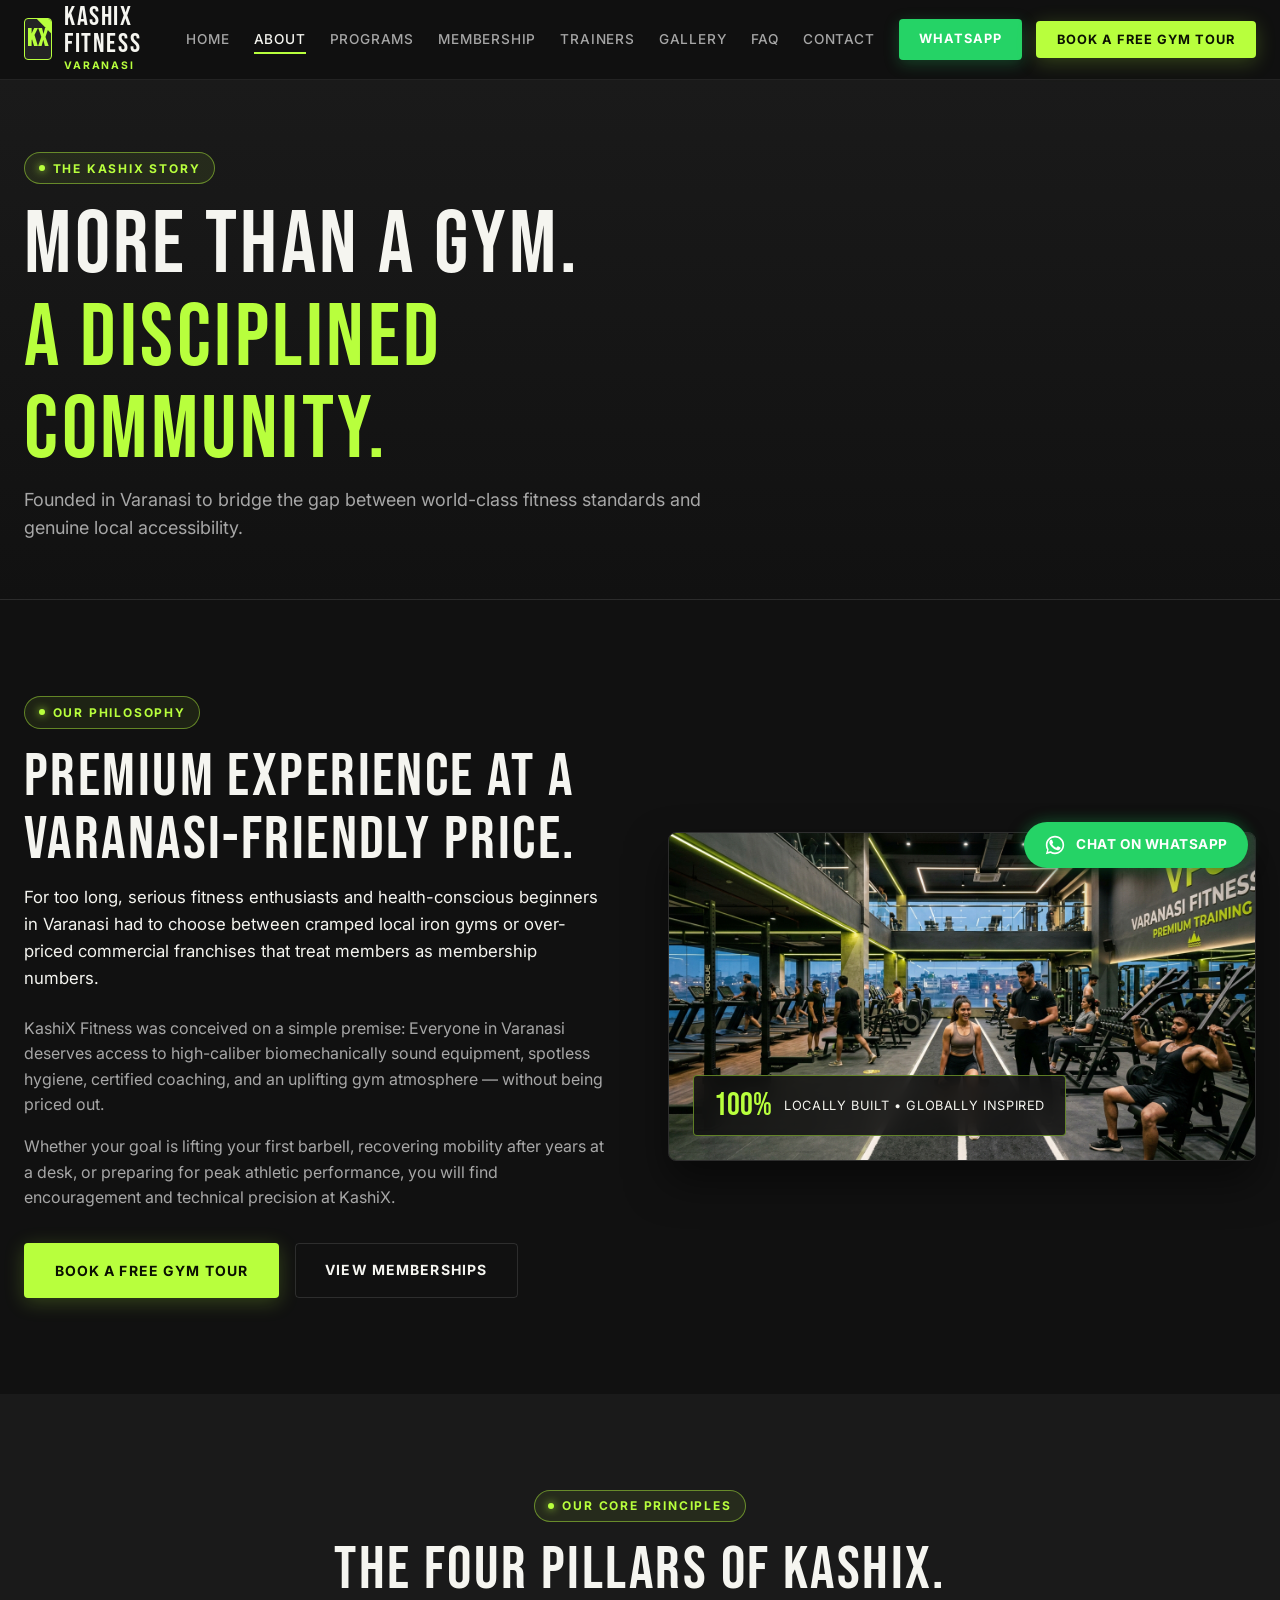
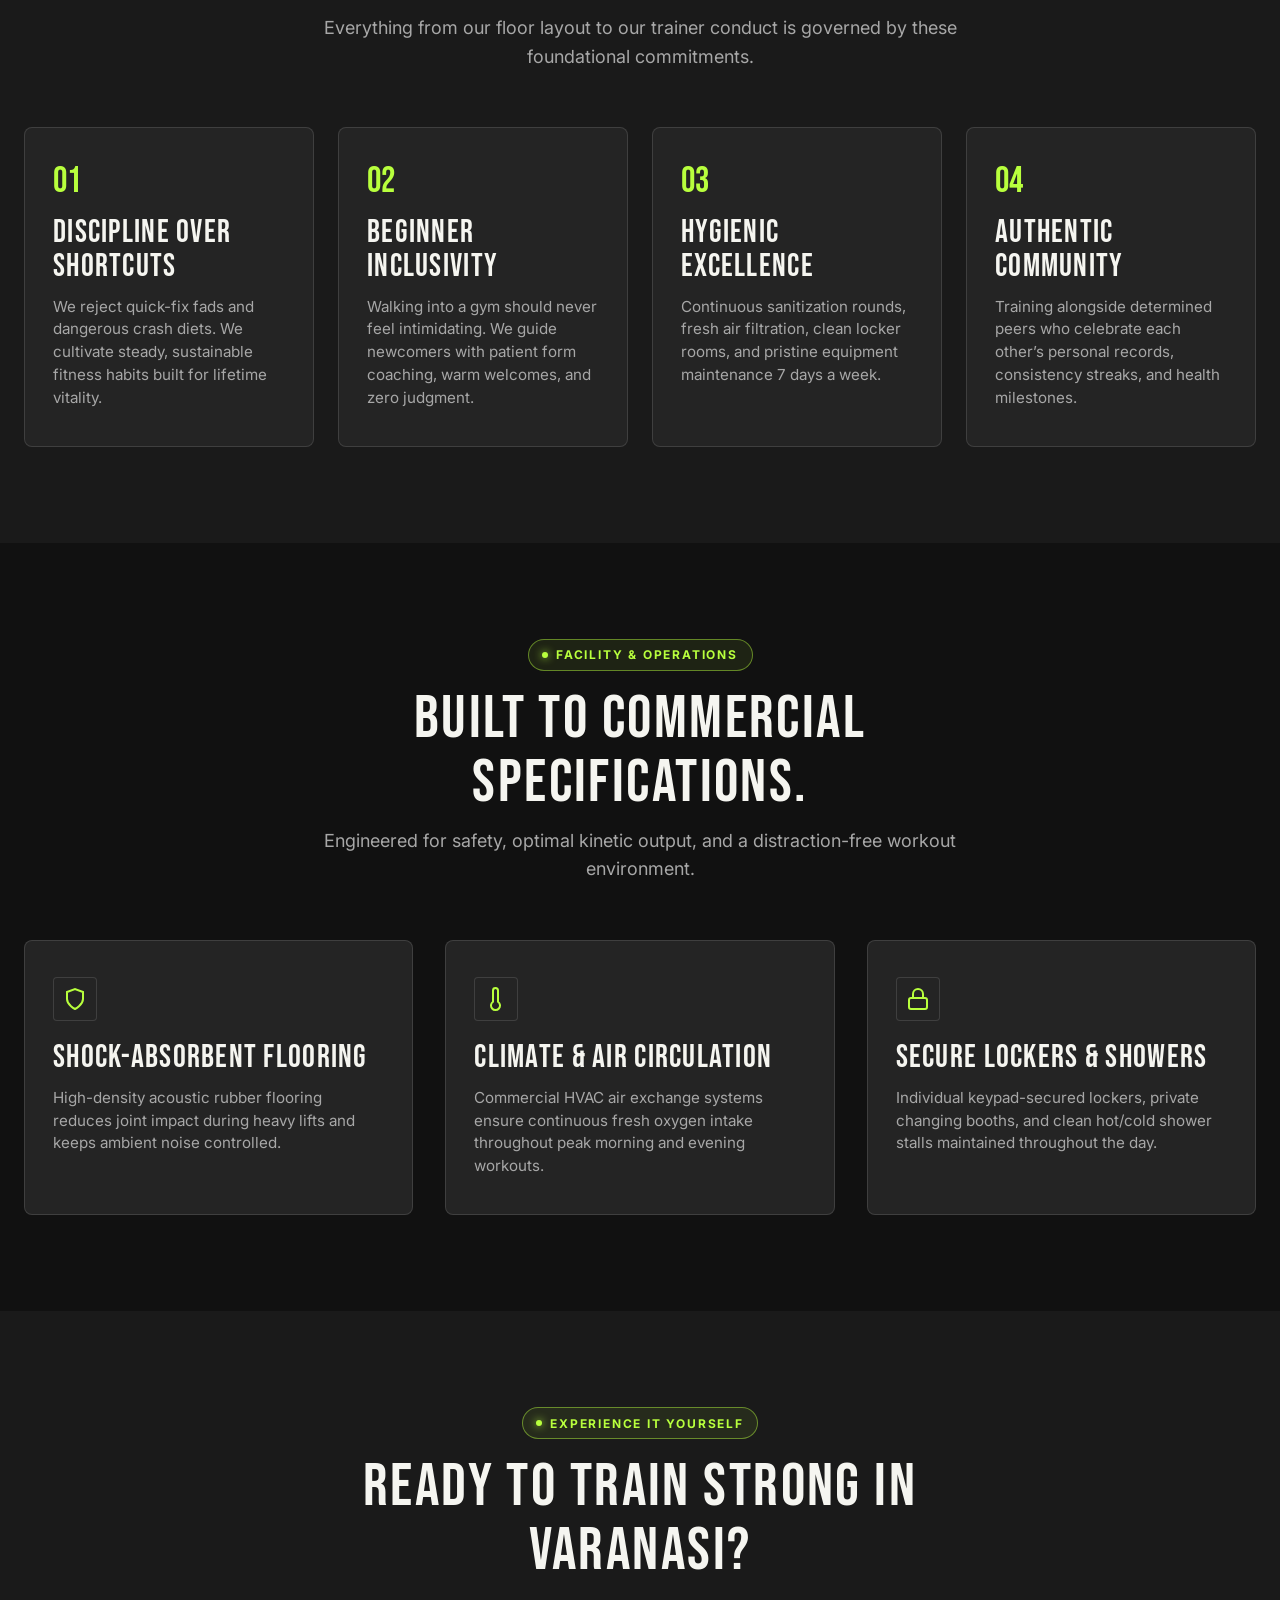
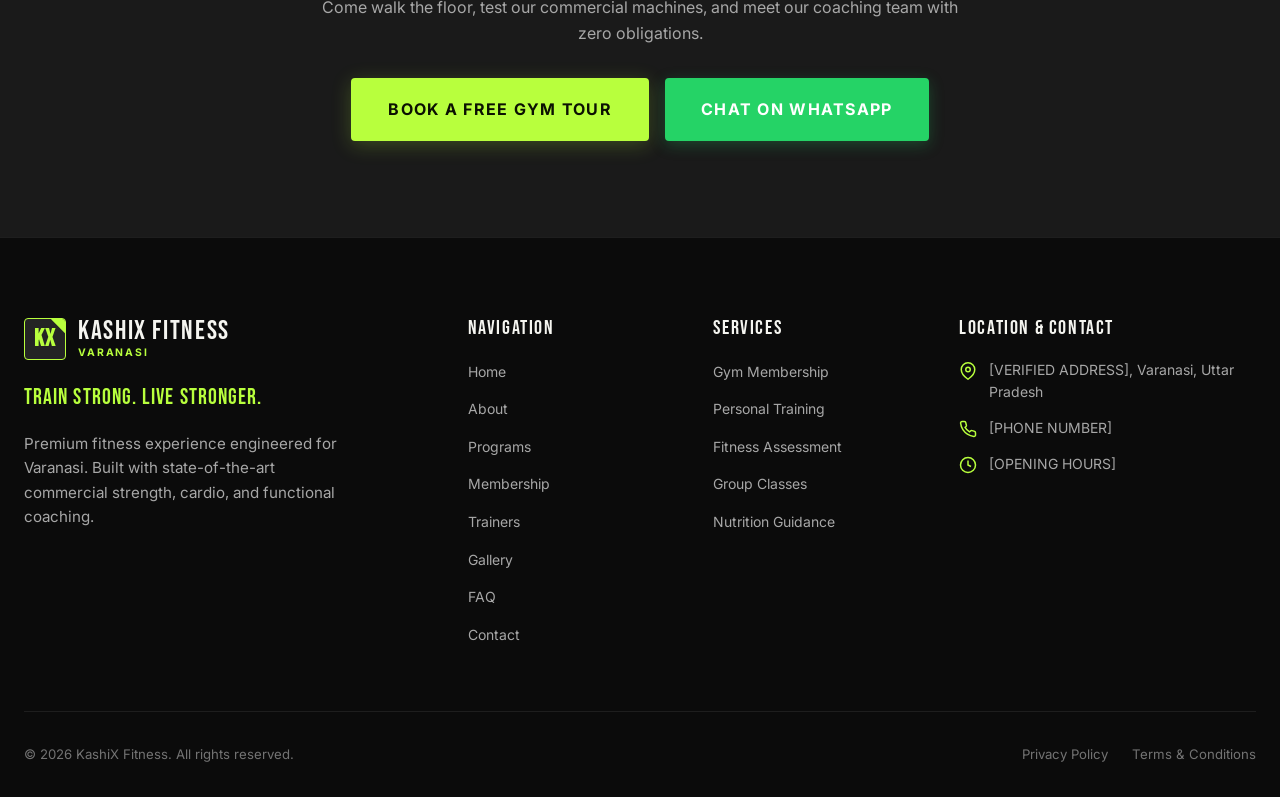
==== about.html @ 93883ee9 "Initial commit: KashiX Fitness complete website with Supabase and Vercel configuration" ====
<!DOCTYPE html>
<html lang="en">
<head>
  <meta charset="UTF-8">
  <meta name="viewport" content="width=device-width, initial-scale=1.0">
  <title>About Us | KashiX Fitness Varanasi</title>
  <meta name="description" content="Discover the philosophy, facility standards, and community mission behind KashiX Fitness in Varanasi. Train Strong. Live Stronger.">
  <link rel="icon" href="data:image/svg+xml,<svg xmlns='http://www.w3.org/2000/svg' viewBox='0 0 100 100'><rect width='100' height='100' rx='20' fill='%23111111'/><text x='50%' y='68%' font-family='Arial Black, sans-serif' font-weight='900' font-size='50' fill='%23B8FF3D' text-anchor='middle'>KX</text></svg>">
  <link rel="stylesheet" href="css/style.css">
</head>
<body>

  <!-- HEADER -->
  <header class="site-header">
    <div class="container navbar">
      <a href="index.html" class="brand-logo" aria-label="KashiX Fitness Home">
        <div class="brand-emblem"><span class="brand-emblem-text">KX</span></div>
        <div class="brand-info">
          <span class="brand-title">KASHIX FITNESS</span>
          <span class="brand-subline">VARANASI</span>
        </div>
      </a>
      <nav aria-label="Main Navigation">
        <ul class="nav-menu">
          <li><a href="index.html" class="nav-link">Home</a></li>
          <li><a href="about.html" class="nav-link active">About</a></li>
          <li><a href="programs.html" class="nav-link">Programs</a></li>
          <li><a href="membership.html" class="nav-link">Membership</a></li>
          <li><a href="trainers.html" class="nav-link">Trainers</a></li>
          <li><a href="gallery.html" class="nav-link">Gallery</a></li>
          <li><a href="faq.html" class="nav-link">FAQ</a></li>
          <li><a href="contact.html" class="nav-link">Contact</a></li>
        </ul>
      </nav>
      <div class="nav-actions">
        <a href="https://wa.me/?text=Hi%20KashiX%20Fitness%2C%20I%E2%80%99m%20interested%20in%20joining%20the%20gym.%20I%20would%20like%20to%20know%20about%20memberships%20and%20book%20a%20gym%20tour." target="_blank" rel="noopener noreferrer" class="btn btn-whatsapp btn-sm btn-whatsapp-desktop">WHATSAPP</a>
        <button type="button" class="btn btn-primary btn-sm" data-open-modal="tour">BOOK A FREE GYM TOUR</button>
        <button class="hamburger-btn" aria-label="Toggle navigation menu">
          <svg width="24" height="24" viewBox="0 0 24 24" fill="none" stroke="currentColor" stroke-width="2"><line x1="3" y1="12" x2="21" y2="12"></line><line x1="3" y1="6" x2="21" y2="6"></line><line x1="3" y1="18" x2="21" y2="18"></line></svg>
        </button>
      </div>
    </div>
  </header>

  <!-- Mobile Drawer Menu -->
  <aside class="mobile-nav-drawer">
    <div>
      <div class="mobile-nav-header">
        <div class="brand-logo">
          <div class="brand-emblem"><span class="brand-emblem-text">KX</span></div>
          <span class="brand-title">KASHIX</span>
        </div>
        <button class="hamburger-btn mobile-drawer-close"><svg width="24" height="24" viewBox="0 0 24 24" fill="none" stroke="currentColor" stroke-width="2"><line x1="18" y1="6" x2="6" y2="18"></line><line x1="6" y1="6" x2="18" y2="18"></line></svg></button>
      </div>
      <ul class="mobile-nav-links">
        <li><a href="index.html">Home</a></li>
        <li><a href="about.html" class="active">About</a></li>
        <li><a href="programs.html">Programs</a></li>
        <li><a href="membership.html">Membership</a></li>
        <li><a href="personal-training.html">Personal Training</a></li>
        <li><a href="trainers.html">Trainers</a></li>
        <li><a href="gallery.html">Gallery</a></li>
        <li><a href="faq.html">FAQ</a></li>
        <li><a href="contact.html">Contact</a></li>
      </ul>
    </div>
    <div style="display: flex; flex-direction: column; gap: 0.75rem; margin-top: 2rem;">
      <button type="button" class="btn btn-primary btn-block" data-open-modal="tour">BOOK A FREE GYM TOUR</button>
      <a href="https://wa.me/?text=Hi%20KashiX%20Fitness%2C%20I%E2%80%99m%20interested%20in%20joining%20the%20gym." target="_blank" rel="noopener noreferrer" class="btn btn-whatsapp btn-block">CHAT ON WHATSAPP</a>
    </div>
  </aside>

  <!-- INNER HERO -->
  <section class="inner-hero">
    <div class="container">
      <div class="inner-hero-header">
        <div class="eyebrow">The KashiX Story</div>
        <h1>MORE THAN A GYM.<br><span class="text-lime">A DISCIPLINED COMMUNITY.</span></h1>
        <p class="section-subtitle">
          Founded in Varanasi to bridge the gap between world-class fitness standards and genuine local accessibility.
        </p>
      </div>
    </div>
  </section>

  <!-- MISSION & VALUES -->
  <section class="section section-dark">
    <div class="container">
      <div class="highlight-split">
        <div>
          <div class="eyebrow">Our Philosophy</div>
          <h2>PREMIUM EXPERIENCE AT A VARANASI-FRIENDLY PRICE.</h2>
          <p style="font-size: 1.05rem; color: var(--text-white); margin-bottom: 1.5rem;">
            For too long, serious fitness enthusiasts and health-conscious beginners in Varanasi had to choose between cramped local iron gyms or over-priced commercial franchises that treat members as membership numbers.
          </p>
          <p>
            KashiX Fitness was conceived on a simple premise: Everyone in Varanasi deserves access to high-caliber biomechanically sound equipment, spotless hygiene, certified coaching, and an uplifting gym atmosphere — without being priced out.
          </p>
          <p>
            Whether your goal is lifting your first barbell, recovering mobility after years at a desk, or preparing for peak athletic performance, you will find encouragement and technical precision at KashiX.
          </p>

          <div style="margin-top: 2rem; display: flex; gap: 1rem; flex-wrap: wrap;">
            <button type="button" class="btn btn-primary" data-open-modal="tour">BOOK A FREE GYM TOUR</button>
            <a href="membership.html" class="btn btn-secondary">VIEW MEMBERSHIPS</a>
          </div>
        </div>

        <div class="highlight-image-wrapper">
          <img src="images/hero_gym.jpg" alt="KashiX Fitness facility overlooking Varanasi" loading="lazy">
          <div class="highlight-badge">
            <div class="highlight-badge-number">100%</div>
            <div class="highlight-badge-text">Locally Built &bull; Globally Inspired</div>
          </div>
        </div>
      </div>
    </div>
  </section>

  <!-- 4 PILLARS -->
  <section class="section section-charcoal">
    <div class="container">
      <div class="section-header text-center">
        <div class="eyebrow">Our Core Principles</div>
        <h2>THE FOUR PILLARS OF KASHIX.</h2>
        <p class="section-subtitle">
          Everything from our floor layout to our trainer conduct is governed by these foundational commitments.
        </p>
      </div>

      <div class="grid-4">
        <div class="feature-card">
          <span class="feature-number">01</span>
          <h3>DISCIPLINE OVER SHORTCUTS</h3>
          <p>We reject quick-fix fads and dangerous crash diets. We cultivate steady, sustainable fitness habits built for lifetime vitality.</p>
        </div>

        <div class="feature-card">
          <span class="feature-number">02</span>
          <h3>BEGINNER INCLUSIVITY</h3>
          <p>Walking into a gym should never feel intimidating. We guide newcomers with patient form coaching, warm welcomes, and zero judgment.</p>
        </div>

        <div class="feature-card">
          <span class="feature-number">03</span>
          <h3>HYGIENIC EXCELLENCE</h3>
          <p>Continuous sanitization rounds, fresh air filtration, clean locker rooms, and pristine equipment maintenance 7 days a week.</p>
        </div>

        <div class="feature-card">
          <span class="feature-number">04</span>
          <h3>AUTHENTIC COMMUNITY</h3>
          <p>Training alongside determined peers who celebrate each other’s personal records, consistency streaks, and health milestones.</p>
        </div>
      </div>
    </div>
  </section>

  <!-- FACILITY STANDARDS -->
  <section class="section section-dark">
    <div class="container">
      <div class="section-header text-center">
        <div class="eyebrow">Facility &amp; Operations</div>
        <h2>BUILT TO COMMERCIAL SPECIFICATIONS.</h2>
        <p class="section-subtitle">
          Engineered for safety, optimal kinetic output, and a distraction-free workout environment.
        </p>
      </div>

      <div class="grid-3">
        <div class="feature-card">
          <div class="benefit-icon-wrapper" style="margin-bottom: 1.25rem;">
            <svg width="24" height="24" viewBox="0 0 24 24" fill="none" stroke="currentColor" stroke-width="2"><path d="M12 22s8-4 8-10V5l-8-3-8 3v7c0 6 8 10 8 10z"/></svg>
          </div>
          <h3>SHOCK-ABSORBENT FLOORING</h3>
          <p>High-density acoustic rubber flooring reduces joint impact during heavy lifts and keeps ambient noise controlled.</p>
        </div>

        <div class="feature-card">
          <div class="benefit-icon-wrapper" style="margin-bottom: 1.25rem;">
            <svg width="24" height="24" viewBox="0 0 24 24" fill="none" stroke="currentColor" stroke-width="2"><path d="M14 14.76V3.5a2.5 2.5 0 0 0-5 0v11.26a4.5 4.5 0 1 0 5 0z"/></svg>
          </div>
          <h3>CLIMATE &amp; AIR CIRCULATION</h3>
          <p>Commercial HVAC air exchange systems ensure continuous fresh oxygen intake throughout peak morning and evening workouts.</p>
        </div>

        <div class="feature-card">
          <div class="benefit-icon-wrapper" style="margin-bottom: 1.25rem;">
            <svg width="24" height="24" viewBox="0 0 24 24" fill="none" stroke="currentColor" stroke-width="2"><rect x="3" y="11" width="18" height="11" rx="2" ry="2"/><path d="M7 11V7a5 5 0 0 1 10 0v4"/></svg>
          </div>
          <h3>SECURE LOCKERS &amp; SHOWERS</h3>
          <p>Individual keypad-secured lockers, private changing booths, and clean hot/cold shower stalls maintained throughout the day.</p>
        </div>
      </div>
    </div>
  </section>

  <!-- CTA STRIP -->
  <section class="section section-charcoal" style="text-align: center;">
    <div class="container" style="max-width: 720px;">
      <div class="eyebrow">Experience It Yourself</div>
      <h2>READY TO TRAIN STRONG IN VARANASI?</h2>
      <p style="margin-bottom: 2rem;">Come walk the floor, test our commercial machines, and meet our coaching team with zero obligations.</p>
      <div style="display: flex; gap: 1rem; justify-content: center; flex-wrap: wrap;">
        <button type="button" class="btn btn-primary btn-lg" data-open-modal="tour">BOOK A FREE GYM TOUR</button>
        <a href="https://wa.me/?text=Hi%20KashiX%20Fitness%2C%20I%E2%80%99d%20like%20to%20learn%20more%20about%20the%20gym." target="_blank" rel="noopener noreferrer" class="btn btn-whatsapp btn-lg">CHAT ON WHATSAPP</a>
      </div>
    </div>
  </section>

  <!-- FLOATING WHATSAPP -->
  <a href="https://wa.me/?text=Hi%20KashiX%20Fitness%2C%20I%E2%80%99m%20interested%20in%20joining%20the%20gym.%20I%20would%20like%20to%20know%20about%20memberships%20and%20book%20a%20gym%20tour." target="_blank" rel="noopener noreferrer" class="floating-whatsapp" aria-label="Chat on WhatsApp">
    <svg viewBox="0 0 24 24" fill="currentColor"><path d="M17.472 14.382c-.301-.15-1.78-.878-2.056-.979-.276-.101-.477-.15-.678.15-.201.3-.778.979-.954 1.18-.176.201-.352.226-.653.076-.301-.15-1.272-.469-2.423-1.496-.895-.798-1.5-1.784-1.676-2.085-.176-.301-.019-.464.132-.614.135-.135.301-.351.452-.527.15-.176.201-.301.301-.502.101-.201.05-.376-.025-.527-.075-.15-.678-1.632-.929-2.234-.244-.588-.492-.508-.678-.517l-.578-.01c-.201 0-.527.075-.803.376s-1.054 1.029-1.054 2.511c0 1.482 1.079 2.912 1.23 3.113.15.201 2.124 3.243 5.146 4.549.719.311 1.28.497 1.717.636.721.229 1.378.197 1.898.119.58-.088 1.78-.727 2.031-1.43.251-.703.251-1.305.176-1.43-.075-.125-.276-.201-.577-.351z"/><path d="M12 2C6.477 2 2 6.477 2 12c0 1.89.525 3.66 1.438 5.168L2 22l4.98-1.305C8.42 21.536 10.15 22 12 22c5.523 0 10-4.477 10-10S17.523 2 12 2zm0 18.2c-1.64 0-3.17-.48-4.47-1.3l-.32-.2-2.96.77.79-2.88-.21-.34A8.16 8.16 0 0 1 3.8 12c0-4.52 3.68-8.2 8.2-8.2 4.52 0 8.2 3.68 8.2 8.2 0 4.52-3.68 8.2-8.2 8.2z"/></svg>
    <span>CHAT ON WHATSAPP</span>
  </a>

  <!-- MODAL -->
  <div class="modal-overlay" id="tourModal" role="dialog" aria-modal="true">
    <div class="modal-content">
      <button class="modal-close-btn" aria-label="Close modal">
        <svg width="24" height="24" viewBox="0 0 24 24" fill="none" stroke="currentColor" stroke-width="2.5"><line x1="18" y1="6" x2="6" y2="18"></line><line x1="6" y1="6" x2="18" y2="18"></line></svg>
      </button>
      <div class="eyebrow">Zero Pressure &bull; Full Access</div>
      <h3 style="font-size: 2.2rem; margin-bottom: 0.5rem;">BOOK A FREE GYM TOUR</h3>
      <p style="margin-bottom: 1.5rem; font-size: 0.95rem;">Experience the equipment, ambiance, and coaching standards before making any decisions.</p>
      <form data-ajax-form="true">
        <div class="form-grid">
          <div class="form-group">
            <label class="form-label">Full Name <span class="req">*</span></label>
            <input type="text" name="fullName" class="form-control" placeholder="Your Name" required>
          </div>
          <div class="form-group">
            <label class="form-label">Phone / WhatsApp <span class="req">*</span></label>
            <input type="tel" name="phoneNumber" class="form-control" placeholder="+91" required>
          </div>
          <div class="form-group full-width">
            <label class="form-label">Interested In</label>
            <select name="service" class="form-control">
              <option value="Gym Membership">Gym Membership</option>
              <option value="Personal Training">Personal Training</option>
              <option value="Fitness Assessment">Fitness Assessment</option>
              <option value="Group Classes">Group Classes</option>
              <option value="Founding 100 Membership">Founding 100 Membership</option>
            </select>
          </div>
        </div>
        <div style="margin-top: 1.5rem;">
          <button type="submit" class="btn btn-primary btn-block btn-lg">CONFIRM FREE TOUR</button>
        </div>
      </form>
    </div>
  </div>

  <!-- FOOTER -->
  <footer class="site-footer">
    <div class="container">
      <div class="footer-top">
        <div class="footer-brand">
          <a href="index.html" class="brand-logo">
            <div class="brand-emblem"><span class="brand-emblem-text">KX</span></div>
            <div class="brand-info"><span class="brand-title">KASHIX FITNESS</span><span class="brand-subline">VARANASI</span></div>
          </a>
          <p style="font-family: var(--font-display); font-size: 1.35rem; color: var(--accent-lime); letter-spacing: 0.05em; margin-top: 1.25rem;">TRAIN STRONG. LIVE STRONGER.</p>
          <p>Premium fitness experience engineered for Varanasi. Built with state-of-the-art commercial strength, cardio, and functional coaching.</p>
        </div>
        <div>
          <h4 class="footer-heading">NAVIGATION</h4>
          <ul class="footer-links">
            <li><a href="index.html">Home</a></li>
            <li><a href="about.html">About</a></li>
            <li><a href="programs.html">Programs</a></li>
            <li><a href="membership.html">Membership</a></li>
            <li><a href="trainers.html">Trainers</a></li>
            <li><a href="gallery.html">Gallery</a></li>
            <li><a href="faq.html">FAQ</a></li>
            <li><a href="contact.html">Contact</a></li>
          </ul>
        </div>
        <div>
          <h4 class="footer-heading">SERVICES</h4>
          <ul class="footer-links">
            <li><a href="programs.html#gym-training">Gym Membership</a></li>
            <li><a href="personal-training.html">Personal Training</a></li>
            <li><a href="programs.html#fitness-assessment">Fitness Assessment</a></li>
            <li><a href="programs.html#group-fitness">Group Classes</a></li>
            <li><a href="programs.html#nutrition">Nutrition Guidance</a></li>
          </ul>
        </div>
        <div>
          <h4 class="footer-heading">LOCATION &amp; CONTACT</h4>
          <ul class="footer-contact-list">
            <li><svg width="18" height="18" viewBox="0 0 24 24" fill="none" stroke="currentColor" stroke-width="2"><path d="M21 10c0 7-9 13-9 13s-9-6-9-13a9 9 0 0 1 18 0z"/><circle cx="12" cy="10" r="3"/></svg><span>[VERIFIED ADDRESS], Varanasi, Uttar Pradesh</span></li>
            <li><svg width="18" height="18" viewBox="0 0 24 24" fill="none" stroke="currentColor" stroke-width="2"><path d="M22 16.92v3a2 2 0 0 1-2.18 2 19.79 19.79 0 0 1-8.63-3.07 19.5 19.5 0 0 1-6-6 19.79 19.79 0 0 1-3.07-8.67A2 2 0 0 1 4.11 2h3a2 2 0 0 1 2 1.72 12.84 12.84 0 0 0 .7 2.81 2 2 0 0 1-.45 2.11L8.09 9.91a16 16 0 0 0 6 6l1.27-1.27a2 2 0 0 1 2.11-.45 12.84 12.84 0 0 0 2.81.7A2 2 0 0 1 22 16.92z"/></svg><span>[PHONE NUMBER]</span></li>
            <li><svg width="18" height="18" viewBox="0 0 24 24" fill="none" stroke="currentColor" stroke-width="2"><circle cx="12" cy="12" r="10"/><polyline points="12 6 12 12 16 14"/></svg><span>[OPENING HOURS]</span></li>
          </ul>
        </div>
      </div>
      <div class="footer-bottom">
        <div>&copy; 2026 KashiX Fitness. All rights reserved.</div>
        <div class="footer-legal-links">
          <a href="privacy-policy.html">Privacy Policy</a>
          <a href="terms-and-conditions.html">Terms &amp; Conditions</a>
        </div>
      </div>
    </div>
  </footer>

  <script src="js/main.js"></script>
</body>
</html>
---- css/style.css ----
/* ==========================================================================
   KASHIX FITNESS — OFFICIAL DESIGN SYSTEM & STYLESHEET
   Brand: KashiX Fitness (Varanasi, UP, India)
   Tagline: Train Strong. Live Stronger.
   Palette: Graphite Black (#111111), Charcoal (#242424), Electric Lime (#B8FF3D),
            Off White (#F5F5F0), Soft Gray (#A7A7A7)
   Typography: Bebas Neue (Display) & Inter (Body)
   ========================================================================== */

@import url('https://fonts.googleapis.com/css2?family=Bebas+Neue&family=Inter:wght@300;400;500;600;700;800&display=swap');

/* --- CSS Variables & Design Tokens --- */
:root {
  --bg-primary: #111111;         /* Graphite Black (55%) */
  --bg-secondary: #1a1a1a;       /* Deep Charcoal surface */
  --bg-card: #242424;            /* Charcoal Card (25%) */
  --bg-card-hover: #2b2b2b;
  --bg-elevated: #1e1e1e;
  
  --accent-lime: #B8FF3D;        /* Electric Lime (5% accent & CTA) */
  --accent-lime-hover: #a3e832;
  --accent-lime-glow: rgba(184, 255, 61, 0.22);
  --accent-lime-subtle: rgba(184, 255, 61, 0.08);

  --text-white: #F5F5F0;         /* Off White (15%) */
  --text-muted: #A7A7A7;         /* Soft Gray supporting */
  --text-dim: #737373;
  --border-subtle: rgba(255, 255, 255, 0.08);
  --border-card: rgba(255, 255, 255, 0.12);
  --border-accent: rgba(184, 255, 61, 0.45);

  --font-display: 'Bebas Neue', Impact, -apple-system, sans-serif;
  --font-body: 'Inter', -apple-system, BlinkMacSystemFont, 'Segoe UI', Roboto, sans-serif;

  --transition-fast: 0.2s cubic-bezier(0.16, 1, 0.3, 1);
  --transition-smooth: 0.35s cubic-bezier(0.16, 1, 0.3, 1);
  --radius-sm: 4px;
  --radius-md: 8px;
  --radius-lg: 12px;
  --radius-full: 9999px;

  --container-max: 1280px;
  --nav-height: 80px;
  --header-glass: rgba(17, 17, 17, 0.90);
}

/* --- Base & Reset --- */
*, *::before, *::after {
  box-sizing: border-box;
  margin: 0;
  padding: 0;
}

html {
  scroll-behavior: smooth;
  font-size: 16px;
  background-color: var(--bg-primary);
  color: var(--text-white);
  -webkit-font-smoothing: antialiased;
  -moz-osx-font-smoothing: grayscale;
}

body {
  font-family: var(--font-body);
  line-height: 1.6;
  background-color: var(--bg-primary);
  color: var(--text-white);
  overflow-x: hidden;
  min-height: 100vh;
  display: flex;
  flex-direction: column;
}

/* --- Typography Utilities --- */
h1, h2, h3, h4, .font-display {
  font-family: var(--font-display);
  letter-spacing: 0.04em;
  text-transform: uppercase;
  font-weight: 400;
  line-height: 1.05;
}

h1 {
  font-size: clamp(3rem, 7vw, 5.5rem);
}

h2 {
  font-size: clamp(2.2rem, 5vw, 3.8rem);
  margin-bottom: 0.75rem;
}

h3 {
  font-size: clamp(1.4rem, 2.5vw, 2rem);
  margin-bottom: 0.5rem;
}

h4 {
  font-size: 1.25rem;
  letter-spacing: 0.05em;
}

p {
  color: var(--text-muted);
  font-size: 1rem;
  margin-bottom: 1rem;
}

p:last-child {
  margin-bottom: 0;
}

.text-lime {
  color: var(--accent-lime);
}

.text-white {
  color: var(--text-white);
}

.text-muted {
  color: var(--text-muted);
}

.eyebrow {
  display: inline-flex;
  align-items: center;
  gap: 0.5rem;
  font-family: var(--font-body);
  font-size: 0.75rem;
  font-weight: 700;
  text-transform: uppercase;
  letter-spacing: 0.15em;
  color: var(--accent-lime);
  background: var(--accent-lime-subtle);
  border: 1px solid var(--border-accent);
  padding: 0.35rem 0.85rem;
  border-radius: var(--radius-full);
  margin-bottom: 1rem;
}

.eyebrow::before {
  content: "";
  display: inline-block;
  width: 6px;
  height: 6px;
  border-radius: 50%;
  background: var(--accent-lime);
  box-shadow: 0 0 8px var(--accent-lime);
}

/* --- Layout Containers --- */
.container {
  width: 100%;
  max-width: var(--container-max);
  margin-left: auto;
  margin-right: auto;
  padding-left: 1.5rem;
  padding-right: 1.5rem;
}

.section {
  padding-top: 6rem;
  padding-bottom: 6rem;
  position: relative;
}

.section-dark {
  background-color: var(--bg-primary);
}

.section-charcoal {
  background-color: var(--bg-secondary);
}

.section-header {
  margin-bottom: 3.5rem;
}

.section-header.text-center {
  text-align: center;
  max-width: 780px;
  margin-left: auto;
  margin-right: auto;
}

.section-subtitle {
  font-size: 1.125rem;
  color: var(--text-muted);
  max-width: 680px;
  margin-top: 0.5rem;
}

.section-header.text-center .section-subtitle {
  margin-left: auto;
  margin-right: auto;
}

/* --- Buttons & CTAs --- */
.btn {
  display: inline-flex;
  align-items: center;
  justify-content: center;
  gap: 0.65rem;
  padding: 0.95rem 1.85rem;
  font-family: var(--font-body);
  font-size: 0.875rem;
  font-weight: 700;
  text-transform: uppercase;
  letter-spacing: 0.08em;
  text-decoration: none;
  border-radius: var(--radius-sm);
  cursor: pointer;
  transition: all var(--transition-fast);
  border: 1px solid transparent;
  outline: none;
  white-space: nowrap;
}

.btn:focus-visible {
  outline: 2px solid var(--accent-lime);
  outline-offset: 3px;
}

.btn-primary {
  background-color: var(--accent-lime);
  color: #0b1102;
  box-shadow: 0 4px 20px var(--accent-lime-glow);
}

.btn-primary:hover {
  background-color: var(--accent-lime-hover);
  transform: translateY(-2px);
  box-shadow: 0 6px 24px rgba(184, 255, 61, 0.4);
}

.btn-secondary {
  background-color: transparent;
  color: var(--text-white);
  border-color: var(--border-card);
}

.btn-secondary:hover {
  border-color: var(--accent-lime);
  color: var(--accent-lime);
  background-color: rgba(255, 255, 255, 0.03);
  transform: translateY(-2px);
}

.btn-outline-lime {
  background: transparent;
  color: var(--accent-lime);
  border-color: var(--accent-lime);
}

.btn-outline-lime:hover {
  background: var(--accent-lime);
  color: #0b1102;
  transform: translateY(-2px);
}

.btn-whatsapp {
  background-color: #25D366;
  color: #ffffff;
  border: none;
  box-shadow: 0 4px 15px rgba(37, 211, 102, 0.25);
}

.btn-whatsapp:hover {
  background-color: #20b858;
  transform: translateY(-2px);
  box-shadow: 0 6px 20px rgba(37, 211, 102, 0.4);
}

.btn-sm {
  padding: 0.65rem 1.25rem;
  font-size: 0.8rem;
}

.btn-lg {
  padding: 1.15rem 2.25rem;
  font-size: 1rem;
}

.btn-block {
  width: 100%;
}

/* --- Header & Navigation --- */
.site-header {
  position: sticky;
  top: 0;
  left: 0;
  width: 100%;
  z-index: 1000;
  background-color: var(--header-glass);
  backdrop-filter: blur(14px);
  -webkit-backdrop-filter: blur(14px);
  border-bottom: 1px solid var(--border-subtle);
  transition: all var(--transition-fast);
  height: var(--nav-height);
}

.site-header.scrolled {
  background-color: rgba(14, 14, 14, 0.96);
  border-bottom-color: rgba(184, 255, 61, 0.2);
  box-shadow: 0 8px 30px rgba(0, 0, 0, 0.6);
}

.navbar {
  height: 100%;
  display: flex;
  align-items: center;
  justify-content: space-between;
  gap: 1.5rem;
}

.brand-logo {
  display: flex;
  align-items: center;
  gap: 0.75rem;
  text-decoration: none;
}

.brand-emblem {
  width: 42px;
  height: 42px;
  background: var(--bg-card);
  border: 1px solid var(--accent-lime);
  display: flex;
  align-items: center;
  justify-content: center;
  border-radius: var(--radius-sm);
  position: relative;
  overflow: hidden;
}

.brand-emblem::after {
  content: "";
  position: absolute;
  top: -10px;
  right: -10px;
  width: 20px;
  height: 20px;
  background: var(--accent-lime);
  transform: rotate(45deg);
}

.brand-emblem-text {
  font-family: var(--font-display);
  font-size: 1.5rem;
  color: var(--accent-lime);
  letter-spacing: 0.05em;
  font-weight: 700;
  line-height: 1;
}

.brand-info {
  display: flex;
  flex-direction: column;
}

.brand-title {
  font-family: var(--font-display);
  font-size: 1.7rem;
  letter-spacing: 0.06em;
  color: var(--text-white);
  line-height: 1;
}

.brand-subline {
  font-size: 0.65rem;
  letter-spacing: 0.18em;
  text-transform: uppercase;
  color: var(--accent-lime);
  font-weight: 700;
}

.nav-menu {
  display: flex;
  align-items: center;
  gap: 1.5rem;
  list-style: none;
}

.nav-link {
  font-size: 0.85rem;
  font-weight: 500;
  color: var(--text-muted);
  text-decoration: none;
  text-transform: uppercase;
  letter-spacing: 0.06em;
  transition: color var(--transition-fast);
  position: relative;
  padding: 0.4rem 0;
}

.nav-link::after {
  content: '';
  position: absolute;
  bottom: 0;
  left: 0;
  width: 0;
  height: 2px;
  background-color: var(--accent-lime);
  transition: width var(--transition-fast);
}

.nav-link:hover,
.nav-link.active {
  color: var(--text-white);
}

.nav-link:hover::after,
.nav-link.active::after {
  width: 100%;
}

.nav-actions {
  display: flex;
  align-items: center;
  gap: 0.85rem;
}

.hamburger-btn {
  display: none;
  background: transparent;
  border: 1px solid var(--border-card);
  color: var(--text-white);
  padding: 0.5rem;
  border-radius: var(--radius-sm);
  cursor: pointer;
  align-items: center;
  justify-content: center;
}

/* --- Hero Section --- */
.hero-section {
  position: relative;
  min-height: calc(100vh - var(--nav-height));
  display: flex;
  align-items: center;
  padding: 5rem 0;
  background-color: var(--bg-primary);
  overflow: hidden;
}

.hero-bg-media {
  position: absolute;
  top: 0;
  left: 0;
  width: 100%;
  height: 100%;
  z-index: 1;
}

.hero-bg-media img {
  width: 100%;
  height: 100%;
  object-fit: cover;
  object-position: center 30%;
  filter: brightness(0.4) contrast(1.15);
}

.hero-overlay {
  position: absolute;
  top: 0;
  left: 0;
  width: 100%;
  height: 100%;
  background: radial-gradient(circle at 75% 30%, rgba(184, 255, 61, 0.07) 0%, transparent 60%),
              linear-gradient(180deg, rgba(17, 17, 17, 0.4) 0%, rgba(17, 17, 17, 0.85) 75%, var(--bg-primary) 100%),
              linear-gradient(90deg, rgba(17, 17, 17, 0.95) 0%, rgba(17, 17, 17, 0.6) 50%, rgba(17, 17, 17, 0.85) 100%);
  z-index: 2;
}

.hero-content {
  position: relative;
  z-index: 3;
  max-width: 820px;
}

.hero-title {
  margin-bottom: 1.25rem;
  line-height: 0.95;
  text-shadow: 0 4px 20px rgba(0,0,0,0.8);
}

.hero-description {
  font-size: 1.25rem;
  color: var(--text-white);
  line-height: 1.5;
  margin-bottom: 2rem;
  max-width: 640px;
  font-weight: 400;
}

.hero-cta-group {
  display: flex;
  align-items: center;
  flex-wrap: wrap;
  gap: 1rem;
  margin-bottom: 2.5rem;
}

.hero-trust-bar {
  display: flex;
  align-items: center;
  gap: 1rem;
  font-size: 0.875rem;
  color: var(--text-muted);
  border-left: 2px solid var(--accent-lime);
  padding-left: 1rem;
}

.hero-trust-bar strong {
  color: var(--text-white);
  font-weight: 600;
}

/* --- Trust / Benefit Strip --- */
.benefit-strip {
  background-color: var(--bg-secondary);
  border-top: 1px solid var(--border-subtle);
  border-bottom: 1px solid var(--border-subtle);
  padding: 2.25rem 0;
  position: relative;
  z-index: 5;
}

.benefit-grid {
  display: grid;
  grid-template-columns: repeat(4, 1fr);
  gap: 1.5rem;
}

.benefit-item {
  display: flex;
  align-items: flex-start;
  gap: 1rem;
  padding: 0.5rem;
}

.benefit-icon-wrapper {
  width: 44px;
  height: 44px;
  flex-shrink: 0;
  background: var(--bg-card);
  border: 1px solid var(--border-card);
  border-radius: var(--radius-sm);
  display: flex;
  align-items: center;
  justify-content: center;
  color: var(--accent-lime);
  transition: all var(--transition-fast);
}

.benefit-item:hover .benefit-icon-wrapper {
  border-color: var(--accent-lime);
  background: var(--accent-lime-subtle);
  transform: translateY(-2px);
}

.benefit-title {
  font-family: var(--font-display);
  font-size: 1.25rem;
  letter-spacing: 0.05em;
  color: var(--text-white);
  margin-bottom: 0.25rem;
  line-height: 1.1;
}

.benefit-desc {
  font-size: 0.875rem;
  color: var(--text-muted);
  line-height: 1.4;
  margin: 0;
}

/* --- Cards & Feature Grids --- */
.grid-2 {
  display: grid;
  grid-template-columns: repeat(2, 1fr);
  gap: 2rem;
}

.grid-3 {
  display: grid;
  grid-template-columns: repeat(3, 1fr);
  gap: 2rem;
}

.grid-4 {
  display: grid;
  grid-template-columns: repeat(4, 1fr);
  gap: 1.5rem;
}

.feature-card {
  background: var(--bg-card);
  border: 1px solid var(--border-card);
  padding: 2.25rem 1.75rem;
  border-radius: var(--radius-md);
  transition: all var(--transition-smooth);
  position: relative;
  display: flex;
  flex-direction: column;
  height: 100%;
}

.feature-card:hover {
  transform: translateY(-4px);
  border-color: var(--border-accent);
  box-shadow: 0 12px 30px rgba(0, 0, 0, 0.4), 0 0 20px var(--accent-lime-subtle);
}

.feature-number {
  font-family: var(--font-display);
  font-size: 2.25rem;
  color: var(--accent-lime);
  line-height: 1;
  margin-bottom: 1rem;
}

.feature-card h3 {
  color: var(--text-white);
  margin-bottom: 0.75rem;
}

.feature-card p {
  color: var(--text-muted);
  font-size: 0.95rem;
  line-height: 1.5;
  margin-bottom: 0;
}

/* --- Program Cards --- */
.program-card {
  background: var(--bg-card);
  border: 1px solid var(--border-card);
  border-radius: var(--radius-md);
  overflow: hidden;
  display: flex;
  flex-direction: column;
  height: 100%;
  transition: all var(--transition-smooth);
}

.program-card:hover {
  transform: translateY(-6px);
  border-color: var(--border-accent);
  box-shadow: 0 16px 36px rgba(0, 0, 0, 0.5);
}

.program-card-img {
  position: relative;
  height: 220px;
  overflow: hidden;
}

.program-card-img img {
  width: 100%;
  height: 100%;
  object-fit: cover;
  transition: transform 0.5s ease;
}

.program-card:hover .program-card-img img {
  transform: scale(1.05);
}

.program-card-body {
  padding: 1.75rem;
  display: flex;
  flex-direction: column;
  flex-grow: 1;
}

.program-card-body h3 {
  color: var(--text-white);
  margin-bottom: 0.75rem;
}

.program-card-body p {
  font-size: 0.95rem;
  color: var(--text-muted);
  margin-bottom: 1.5rem;
  flex-grow: 1;
}

/* --- Equipment Showcase --- */
.equipment-category-card {
  background: var(--bg-card);
  border: 1px solid var(--border-card);
  border-radius: var(--radius-md);
  padding: 2rem;
  transition: all var(--transition-smooth);
}

.equipment-category-card:hover {
  border-color: var(--accent-lime);
}

.equipment-list {
  list-style: none;
  margin-top: 1.25rem;
  display: flex;
  flex-direction: column;
  gap: 0.75rem;
}

.equipment-list li {
  display: flex;
  align-items: center;
  gap: 0.75rem;
  color: var(--text-muted);
  font-size: 0.95rem;
}

.equipment-list li svg {
  color: var(--accent-lime);
  flex-shrink: 0;
}

/* --- Trainer Cards --- */
.trainer-card {
  background: var(--bg-card);
  border: 1px solid var(--border-card);
  border-radius: var(--radius-md);
  overflow: hidden;
  transition: all var(--transition-smooth);
}

.trainer-card:hover {
  transform: translateY(-5px);
  border-color: var(--border-accent);
}

.trainer-card-img {
  height: 320px;
  position: relative;
  overflow: hidden;
  background-color: #1a1a1a;
}

.trainer-card-img img {
  width: 100%;
  height: 100%;
  object-fit: cover;
  object-position: center top;
}

.trainer-card-badge {
  position: absolute;
  top: 1rem;
  left: 1rem;
  background: rgba(17, 17, 17, 0.85);
  backdrop-filter: blur(8px);
  border: 1px solid var(--border-accent);
  color: var(--accent-lime);
  font-size: 0.7rem;
  font-weight: 700;
  text-transform: uppercase;
  padding: 0.35rem 0.75rem;
  border-radius: var(--radius-sm);
  letter-spacing: 0.08em;
}

.trainer-card-body {
  padding: 1.75rem;
}

.trainer-card-body h3 {
  font-size: 1.6rem;
  margin-bottom: 0.25rem;
}

.trainer-role {
  color: var(--accent-lime);
  font-size: 0.875rem;
  font-weight: 600;
  margin-bottom: 0.75rem;
  text-transform: uppercase;
  letter-spacing: 0.05em;
}

.trainer-specialty {
  background: var(--bg-secondary);
  border: 1px solid var(--border-subtle);
  padding: 0.65rem 0.85rem;
  border-radius: var(--radius-sm);
  font-size: 0.8rem;
  color: var(--text-muted);
  margin-bottom: 1rem;
}

.trainer-specialty strong {
  color: var(--text-white);
  display: block;
  font-size: 0.75rem;
  text-transform: uppercase;
  margin-bottom: 0.2rem;
}

.trainer-bio {
  font-size: 0.875rem;
  color: var(--text-muted);
  margin-bottom: 1.5rem;
  line-height: 1.5;
}

/* --- Membership Pricing Cards --- */
.pricing-grid {
  display: grid;
  grid-template-columns: repeat(4, 1fr);
  gap: 1.5rem;
  align-items: stretch;
}

.pricing-card {
  background: var(--bg-card);
  border: 1px solid var(--border-card);
  border-radius: var(--radius-md);
  padding: 2.25rem 1.75rem;
  display: flex;
  flex-direction: column;
  transition: all var(--transition-smooth);
  position: relative;
}

.pricing-card:hover {
  transform: translateY(-6px);
  border-color: rgba(255, 255, 255, 0.3);
}

.pricing-card.featured {
  background: linear-gradient(180deg, #282828 0%, #1e1e1e 100%);
  border: 2px solid var(--accent-lime);
  box-shadow: 0 10px 30px var(--accent-lime-glow);
  transform: scale(1.03);
  z-index: 2;
}

.pricing-card.featured:hover {
  transform: scale(1.03) translateY(-6px);
}

.pricing-badge {
  position: absolute;
  top: -14px;
  left: 50%;
  transform: translateX(-50%);
  background: var(--accent-lime);
  color: #0b1102;
  font-size: 0.75rem;
  font-weight: 800;
  text-transform: uppercase;
  letter-spacing: 0.1em;
  padding: 0.35rem 1rem;
  border-radius: var(--radius-full);
  white-space: nowrap;
}

.pricing-plan-title {
  font-family: var(--font-display);
  font-size: 1.75rem;
  letter-spacing: 0.05em;
  color: var(--text-white);
  margin-bottom: 0.5rem;
}

.pricing-amount {
  font-family: var(--font-display);
  font-size: 3rem;
  color: var(--accent-lime);
  line-height: 1;
  margin-bottom: 0.25rem;
}

.pricing-amount span {
  font-size: 1.25rem;
  color: var(--text-muted);
  font-family: var(--font-body);
  font-weight: 500;
}

.pricing-desc {
  font-size: 0.875rem;
  color: var(--text-muted);
  margin-bottom: 1.5rem;
  min-height: 42px;
}

.pricing-features {
  list-style: none;
  margin-bottom: 2rem;
  display: flex;
  flex-direction: column;
  gap: 0.75rem;
  flex-grow: 1;
}

.pricing-features li {
  font-size: 0.875rem;
  color: var(--text-muted);
  display: flex;
  align-items: center;
  gap: 0.65rem;
}

.pricing-features li svg {
  color: var(--accent-lime);
  flex-shrink: 0;
}

/* --- Founding Member Offer Banner --- */
.founding-banner {
  background: radial-gradient(circle at 80% 50%, rgba(184, 255, 61, 0.15) 0%, transparent 60%),
              linear-gradient(90deg, #161616 0%, #202020 100%);
  border: 2px solid var(--accent-lime);
  border-radius: var(--radius-lg);
  padding: 3.5rem;
  margin-top: 3.5rem;
  position: relative;
  overflow: hidden;
  box-shadow: 0 10px 40px rgba(0, 0, 0, 0.6);
}

.founding-banner-content {
  max-width: 650px;
  position: relative;
  z-index: 2;
}

.founding-price-tag {
  display: inline-block;
  font-family: var(--font-display);
  font-size: clamp(2.5rem, 5vw, 4rem);
  color: var(--accent-lime);
  line-height: 1;
  margin: 1rem 0;
}

.founding-disclaimer {
  font-size: 0.8rem;
  color: var(--text-dim);
  margin-top: 1rem;
}

/* --- Personal Training / Assessment Highlight --- */
.highlight-split {
  display: grid;
  grid-template-columns: 1fr 1fr;
  gap: 3.5rem;
  align-items: center;
}

.highlight-image-wrapper {
  position: relative;
  border-radius: var(--radius-md);
  overflow: hidden;
  border: 1px solid var(--border-card);
  box-shadow: 0 20px 40px rgba(0, 0, 0, 0.5);
}

.highlight-image-wrapper img {
  width: 100%;
  height: 100%;
  object-fit: cover;
  display: block;
}

.highlight-badge {
  position: absolute;
  bottom: 1.5rem;
  left: 1.5rem;
  background: rgba(17, 17, 17, 0.85);
  backdrop-filter: blur(10px);
  border: 1px solid var(--border-accent);
  padding: 0.85rem 1.25rem;
  border-radius: var(--radius-sm);
  display: flex;
  align-items: center;
  gap: 0.75rem;
}

.highlight-badge-number {
  font-family: var(--font-display);
  font-size: 2rem;
  color: var(--accent-lime);
  line-height: 1;
}

.highlight-badge-text {
  font-size: 0.8rem;
  text-transform: uppercase;
  letter-spacing: 0.05em;
  color: var(--text-white);
  line-height: 1.2;
}

.step-card {
  display: flex;
  gap: 1.25rem;
  margin-bottom: 1.5rem;
}

.step-icon {
  width: 44px;
  height: 44px;
  flex-shrink: 0;
  border-radius: var(--radius-sm);
  background: var(--bg-card);
  border: 1px solid var(--border-card);
  color: var(--accent-lime);
  display: flex;
  align-items: center;
  justify-content: center;
}

/* --- Timeline Process (Fitness Journey) --- */
.timeline-grid {
  display: grid;
  grid-template-columns: repeat(4, 1fr);
  gap: 1.5rem;
  position: relative;
}

.timeline-grid::before {
  content: "";
  position: absolute;
  top: 36px;
  left: 10%;
  right: 10%;
  height: 2px;
  background: repeating-linear-gradient(to right, var(--accent-lime) 0, var(--accent-lime) 8px, transparent 8px, transparent 16px);
  z-index: 1;
}

.timeline-step {
  position: relative;
  z-index: 2;
  text-align: center;
}

.timeline-marker {
  width: 72px;
  height: 72px;
  margin: 0 auto 1.5rem;
  background: var(--bg-card);
  border: 2px solid var(--border-card);
  border-radius: 50%;
  display: flex;
  align-items: center;
  justify-content: center;
  font-family: var(--font-display);
  font-size: 1.85rem;
  color: var(--text-white);
  transition: all var(--transition-fast);
}

.timeline-step:hover .timeline-marker {
  border-color: var(--accent-lime);
  color: var(--accent-lime);
  box-shadow: 0 0 20px var(--accent-lime-glow);
  transform: scale(1.1);
}

.timeline-title {
  font-family: var(--font-display);
  font-size: 1.5rem;
  letter-spacing: 0.05em;
  color: var(--text-white);
  margin-bottom: 0.5rem;
}

.timeline-desc {
  font-size: 0.875rem;
  color: var(--text-muted);
}

/* --- Gallery & Filter Layout --- */
.gallery-filter-bar {
  display: flex;
  align-items: center;
  justify-content: center;
  flex-wrap: wrap;
  gap: 0.75rem;
  margin-bottom: 2.5rem;
}

.gallery-filter-btn {
  background: var(--bg-card);
  border: 1px solid var(--border-card);
  color: var(--text-muted);
  padding: 0.5rem 1.25rem;
  font-size: 0.85rem;
  font-weight: 600;
  text-transform: uppercase;
  letter-spacing: 0.06em;
  border-radius: var(--radius-sm);
  cursor: pointer;
  transition: all var(--transition-fast);
}

.gallery-filter-btn:hover,
.gallery-filter-btn.active {
  background: var(--accent-lime);
  color: #0b1102;
  border-color: var(--accent-lime);
}

.gallery-grid {
  display: grid;
  grid-template-columns: repeat(3, 1fr);
  gap: 1.5rem;
}

.gallery-item {
  position: relative;
  height: 280px;
  border-radius: var(--radius-md);
  overflow: hidden;
  border: 1px solid var(--border-card);
  cursor: pointer;
}

.gallery-item img {
  width: 100%;
  height: 100%;
  object-fit: cover;
  transition: transform 0.5s ease;
}

.gallery-item:hover img {
  transform: scale(1.08);
}

.gallery-item-overlay {
  position: absolute;
  inset: 0;
  background: linear-gradient(180deg, transparent 40%, rgba(17, 17, 17, 0.9) 100%);
  display: flex;
  flex-direction: column;
  justify-content: flex-end;
  padding: 1.5rem;
  opacity: 0.9;
  transition: opacity var(--transition-fast);
}

.gallery-item-tag {
  font-size: 0.7rem;
  font-weight: 700;
  letter-spacing: 0.1em;
  text-transform: uppercase;
  color: var(--accent-lime);
}

.gallery-item-title {
  font-family: var(--font-display);
  font-size: 1.35rem;
  color: var(--text-white);
  line-height: 1.1;
}

/* --- FAQ Accordion --- */
.faq-container {
  max-width: 820px;
  margin: 0 auto;
  display: flex;
  flex-direction: column;
  gap: 1rem;
}

.faq-item {
  background: var(--bg-card);
  border: 1px solid var(--border-card);
  border-radius: var(--radius-sm);
  overflow: hidden;
  transition: border-color var(--transition-fast);
}

.faq-item.active {
  border-color: var(--border-accent);
}

.faq-question {
  width: 100%;
  padding: 1.35rem 1.5rem;
  background: transparent;
  border: none;
  display: flex;
  align-items: center;
  justify-content: space-between;
  gap: 1rem;
  font-family: var(--font-body);
  font-size: 1.05rem;
  font-weight: 600;
  color: var(--text-white);
  cursor: pointer;
  text-align: left;
  transition: color var(--transition-fast);
}

.faq-question:hover {
  color: var(--accent-lime);
}

.faq-icon {
  width: 24px;
  height: 24px;
  flex-shrink: 0;
  color: var(--accent-lime);
  transition: transform var(--transition-fast);
}

.faq-item.active .faq-icon {
  transform: rotate(180deg);
}

.faq-answer {
  max-height: 0;
  overflow: hidden;
  transition: max-height 0.35s ease, padding 0.35s ease;
  padding: 0 1.5rem;
  color: var(--text-muted);
  font-size: 0.95rem;
  line-height: 1.6;
}

.faq-item.active .faq-answer {
  max-height: 250px;
  padding: 0 1.5rem 1.35rem 1.5rem;
}

/* --- Location & Contact Grid --- */
.location-split {
  display: grid;
  grid-template-columns: 1fr 1fr;
  gap: 2.5rem;
  align-items: stretch;
}

.location-info-card {
  background: var(--bg-card);
  border: 1px solid var(--border-card);
  border-radius: var(--radius-md);
  padding: 2.5rem;
  display: flex;
  flex-direction: column;
  justify-content: space-between;
}

.info-item {
  display: flex;
  gap: 1.25rem;
  margin-bottom: 1.75rem;
}

.info-icon {
  width: 44px;
  height: 44px;
  background: var(--bg-secondary);
  border: 1px solid var(--border-card);
  border-radius: var(--radius-sm);
  display: flex;
  align-items: center;
  justify-content: center;
  color: var(--accent-lime);
  flex-shrink: 0;
}

.info-details h4 {
  font-family: var(--font-body);
  font-size: 0.85rem;
  text-transform: uppercase;
  letter-spacing: 0.08em;
  color: var(--accent-lime);
  margin-bottom: 0.25rem;
}

.info-details p {
  color: var(--text-white);
  font-size: 1rem;
  line-height: 1.4;
  margin: 0;
}

.info-details .placeholder-note {
  font-size: 0.75rem;
  color: var(--text-dim);
  display: block;
  margin-top: 0.2rem;
}

.map-wrapper {
  background: var(--bg-secondary);
  border: 1px solid var(--border-card);
  border-radius: var(--radius-md);
  overflow: hidden;
  position: relative;
  min-height: 400px;
  display: flex;
  align-items: center;
  justify-content: center;
}

.map-placeholder-content {
  text-align: center;
  padding: 2.5rem;
  max-width: 420px;
}

/* --- Forms & Inputs --- */
.form-card {
  background: var(--bg-card);
  border: 1px solid var(--border-card);
  border-radius: var(--radius-md);
  padding: 2.5rem;
}

.form-grid {
  display: grid;
  grid-template-columns: 1fr 1fr;
  gap: 1.25rem;
}

.form-group {
  display: flex;
  flex-direction: column;
  gap: 0.4rem;
}

.form-group.full-width {
  grid-column: 1 / -1;
}

.form-label {
  font-size: 0.825rem;
  font-weight: 600;
  text-transform: uppercase;
  letter-spacing: 0.06em;
  color: var(--text-white);
}

.form-label span.req {
  color: var(--accent-lime);
}

.form-control {
  width: 100%;
  padding: 0.85rem 1rem;
  background-color: var(--bg-primary);
  border: 1px solid var(--border-card);
  border-radius: var(--radius-sm);
  color: var(--text-white);
  font-family: var(--font-body);
  font-size: 0.95rem;
  outline: none;
  transition: all var(--transition-fast);
}

.form-control:focus {
  border-color: var(--accent-lime);
  box-shadow: 0 0 10px var(--accent-lime-subtle);
}

.form-control::placeholder {
  color: var(--text-dim);
}

select.form-control {
  cursor: pointer;
  background-image: url("data:image/svg+xml,%3Csvg xmlns='http://www.w3.org/2000/svg' width='16' height='16' viewBox='0 0 24 24' fill='none' stroke='%23B8FF3D' stroke-width='2' stroke-linecap='round' stroke-linejoin='round'%3E%3Cpolyline points='6 9 12 15 18 9'%3E%3C/polyline%3E%3C/svg%3E");
  background-repeat: no-repeat;
  background-position: right 1rem center;
  padding-right: 2.5rem;
  appearance: none;
  -webkit-appearance: none;
}

textarea.form-control {
  resize: vertical;
  min-height: 110px;
}

.form-status {
  padding: 1.25rem;
  border-radius: var(--radius-sm);
  margin-top: 1.5rem;
  display: none;
}

.form-status.success {
  display: block;
  background: rgba(37, 211, 102, 0.1);
  border: 1px solid #25D366;
  color: #c9ffdb;
}

/* --- Floating WhatsApp Button --- */
.floating-whatsapp {
  position: fixed;
  bottom: 2rem;
  right: 2rem;
  z-index: 999;
  display: flex;
  align-items: center;
  gap: 0.65rem;
  background-color: #25D366;
  color: #ffffff;
  padding: 0.75rem 1.25rem;
  border-radius: var(--radius-full);
  text-decoration: none;
  font-weight: 700;
  font-size: 0.85rem;
  letter-spacing: 0.04em;
  box-shadow: 0 6px 20px rgba(0, 0, 0, 0.4), 0 0 15px rgba(37, 211, 102, 0.4);
  transition: all var(--transition-fast);
}

.floating-whatsapp:hover {
  background-color: #20b858;
  transform: translateY(-4px) scale(1.03);
  box-shadow: 0 10px 25px rgba(0, 0, 0, 0.5), 0 0 25px rgba(37, 211, 102, 0.6);
}

.floating-whatsapp svg {
  width: 22px;
  height: 22px;
  flex-shrink: 0;
}

/* --- Modal Popup (Book a Free Gym Tour) --- */
.modal-overlay {
  position: fixed;
  inset: 0;
  background: rgba(0, 0, 0, 0.85);
  backdrop-filter: blur(8px);
  z-index: 2000;
  display: flex;
  align-items: center;
  justify-content: center;
  padding: 1.5rem;
  opacity: 0;
  visibility: hidden;
  transition: all 0.3s ease;
}

.modal-overlay.active {
  opacity: 1;
  visibility: visible;
}

.modal-content {
  background: var(--bg-card);
  border: 1px solid var(--border-accent);
  border-radius: var(--radius-md);
  width: 100%;
  max-width: 620px;
  max-height: 90vh;
  overflow-y: auto;
  position: relative;
  padding: 2.5rem;
  box-shadow: 0 25px 50px rgba(0, 0, 0, 0.8), 0 0 40px var(--accent-lime-subtle);
  transform: scale(0.95);
  transition: transform 0.3s ease;
}

.modal-overlay.active .modal-content {
  transform: scale(1);
}

.modal-close-btn {
  position: absolute;
  top: 1.5rem;
  right: 1.5rem;
  background: transparent;
  border: none;
  color: var(--text-muted);
  cursor: pointer;
  padding: 0.5rem;
  display: flex;
  align-items: center;
  justify-content: center;
  transition: color var(--transition-fast);
}

.modal-close-btn:hover {
  color: var(--accent-lime);
}

/* --- Footer --- */
.site-footer {
  background-color: #0b0b0b;
  border-top: 1px solid var(--border-subtle);
  padding: 5rem 0 2rem;
  margin-top: auto;
}

.footer-top {
  display: grid;
  grid-template-columns: 2fr 1fr 1fr 1.5fr;
  gap: 3rem;
  margin-bottom: 4rem;
}

.footer-brand p {
  color: var(--text-muted);
  font-size: 0.95rem;
  margin-top: 1rem;
  max-width: 320px;
}

.footer-heading {
  font-family: var(--font-display);
  font-size: 1.25rem;
  letter-spacing: 0.08em;
  color: var(--text-white);
  margin-bottom: 1.25rem;
}

.footer-links {
  list-style: none;
  display: flex;
  flex-direction: column;
  gap: 0.75rem;
}

.footer-links a {
  color: var(--text-muted);
  text-decoration: none;
  font-size: 0.875rem;
  transition: color var(--transition-fast);
}

.footer-links a:hover {
  color: var(--accent-lime);
  padding-left: 4px;
}

.footer-contact-list {
  list-style: none;
  display: flex;
  flex-direction: column;
  gap: 0.85rem;
}

.footer-contact-list li {
  display: flex;
  align-items: flex-start;
  gap: 0.75rem;
  font-size: 0.875rem;
  color: var(--text-muted);
}

.footer-contact-list svg {
  color: var(--accent-lime);
  flex-shrink: 0;
  margin-top: 0.2rem;
}

.footer-social-row {
  display: flex;
  gap: 0.75rem;
  margin-top: 1.5rem;
}

.social-btn {
  width: 38px;
  height: 38px;
  background: var(--bg-card);
  border: 1px solid var(--border-card);
  border-radius: var(--radius-sm);
  display: flex;
  align-items: center;
  justify-content: center;
  color: var(--text-white);
  text-decoration: none;
  transition: all var(--transition-fast);
}

.social-btn:hover {
  border-color: var(--accent-lime);
  color: var(--accent-lime);
  transform: translateY(-2px);
}

.footer-bottom {
  border-top: 1px solid var(--border-subtle);
  padding-top: 2rem;
  display: flex;
  align-items: center;
  justify-content: space-between;
  flex-wrap: wrap;
  gap: 1rem;
  font-size: 0.825rem;
  color: var(--text-dim);
}

.footer-legal-links {
  display: flex;
  gap: 1.5rem;
}

.footer-legal-links a {
  color: var(--text-dim);
  text-decoration: none;
  transition: color var(--transition-fast);
}

.footer-legal-links a:hover {
  color: var(--accent-lime);
}

/* --- Page Hero Header (Inner Pages) --- */
.inner-hero {
  padding: 4.5rem 0 3.5rem;
  background: linear-gradient(180deg, var(--bg-secondary) 0%, var(--bg-primary) 100%);
  border-bottom: 1px solid var(--border-subtle);
  position: relative;
}

.inner-hero-header {
  max-width: 800px;
}

/* --- Comparison Table (Membership) --- */
.comparison-table-wrapper {
  overflow-x: auto;
  border: 1px solid var(--border-card);
  border-radius: var(--radius-md);
  margin-top: 3rem;
  background: var(--bg-card);
}

.comparison-table {
  width: 100%;
  border-collapse: collapse;
  text-align: left;
  font-size: 0.9rem;
}

.comparison-table th,
.comparison-table td {
  padding: 1.25rem 1.5rem;
  border-bottom: 1px solid var(--border-subtle);
}

.comparison-table th {
  font-family: var(--font-display);
  font-size: 1.2rem;
  letter-spacing: 0.05em;
  color: var(--text-white);
  background: var(--bg-secondary);
}

.comparison-table tr:hover td {
  background: rgba(255, 255, 255, 0.02);
}

.check-icon {
  color: var(--accent-lime);
  font-weight: bold;
}

.cross-icon {
  color: var(--text-dim);
}

/* --- Mobile Drawer Navigation --- */
.mobile-nav-drawer {
  position: fixed;
  top: 0;
  right: -100%;
  width: 85%;
  max-width: 360px;
  height: 100vh;
  background: #141414;
  border-left: 1px solid var(--border-card);
  z-index: 1500;
  padding: 2.5rem 1.75rem;
  display: flex;
  flex-direction: column;
  justify-content: space-between;
  transition: right 0.35s cubic-bezier(0.16, 1, 0.3, 1);
  box-shadow: -10px 0 30px rgba(0, 0, 0, 0.8);
}

.mobile-nav-drawer.open {
  right: 0;
}

.mobile-nav-header {
  display: flex;
  align-items: center;
  justify-content: space-between;
  margin-bottom: 2rem;
}

.mobile-nav-links {
  list-style: none;
  display: flex;
  flex-direction: column;
  gap: 1.25rem;
}

.mobile-nav-links a {
  font-family: var(--font-display);
  font-size: 1.75rem;
  letter-spacing: 0.05em;
  color: var(--text-white);
  text-decoration: none;
  transition: color var(--transition-fast);
}

.mobile-nav-links a:hover,
.mobile-nav-links a.active {
  color: var(--accent-lime);
}

/* --- Responsive Breakpoints --- */
@media (max-width: 1100px) {
  .pricing-grid {
    grid-template-columns: repeat(2, 1fr);
  }
  .pricing-card.featured {
    transform: none;
  }
  .pricing-card.featured:hover {
    transform: translateY(-6px);
  }
  .benefit-grid {
    grid-template-columns: repeat(2, 1fr);
  }
  .footer-top {
    grid-template-columns: 1fr 1fr;
    gap: 2.5rem;
  }
}

@media (max-width: 900px) {
  .nav-menu,
  .nav-actions .btn-whatsapp-desktop {
    display: none;
  }
  .hamburger-btn {
    display: flex;
  }
  .grid-4 {
    grid-template-columns: repeat(2, 1fr);
  }
  .grid-3 {
    grid-template-columns: 1fr;
  }
  .highlight-split,
  .location-split {
    grid-template-columns: 1fr;
    gap: 2.5rem;
  }
  .timeline-grid {
    grid-template-columns: 1fr;
    gap: 2rem;
  }
  .timeline-grid::before {
    display: none;
  }
  .gallery-grid {
    grid-template-columns: repeat(2, 1fr);
  }
}

@media (max-width: 600px) {
  .section {
    padding-top: 4rem;
    padding-bottom: 4rem;
  }
  .hero-cta-group {
    flex-direction: column;
    align-items: stretch;
  }
  .hero-cta-group .btn {
    width: 100%;
  }
  .benefit-grid,
  .grid-4,
  .pricing-grid,
  .gallery-grid,
  .form-grid {
    grid-template-columns: 1fr;
  }
  .founding-banner {
    padding: 2rem 1.5rem;
  }
  .footer-top {
    grid-template-columns: 1fr;
  }
  .floating-whatsapp {
    bottom: 1.25rem;
    right: 1.25rem;
    padding: 0.65rem 1rem;
    font-size: 0.8rem;
  }
  .modal-content {
    padding: 1.75rem;
  }
}
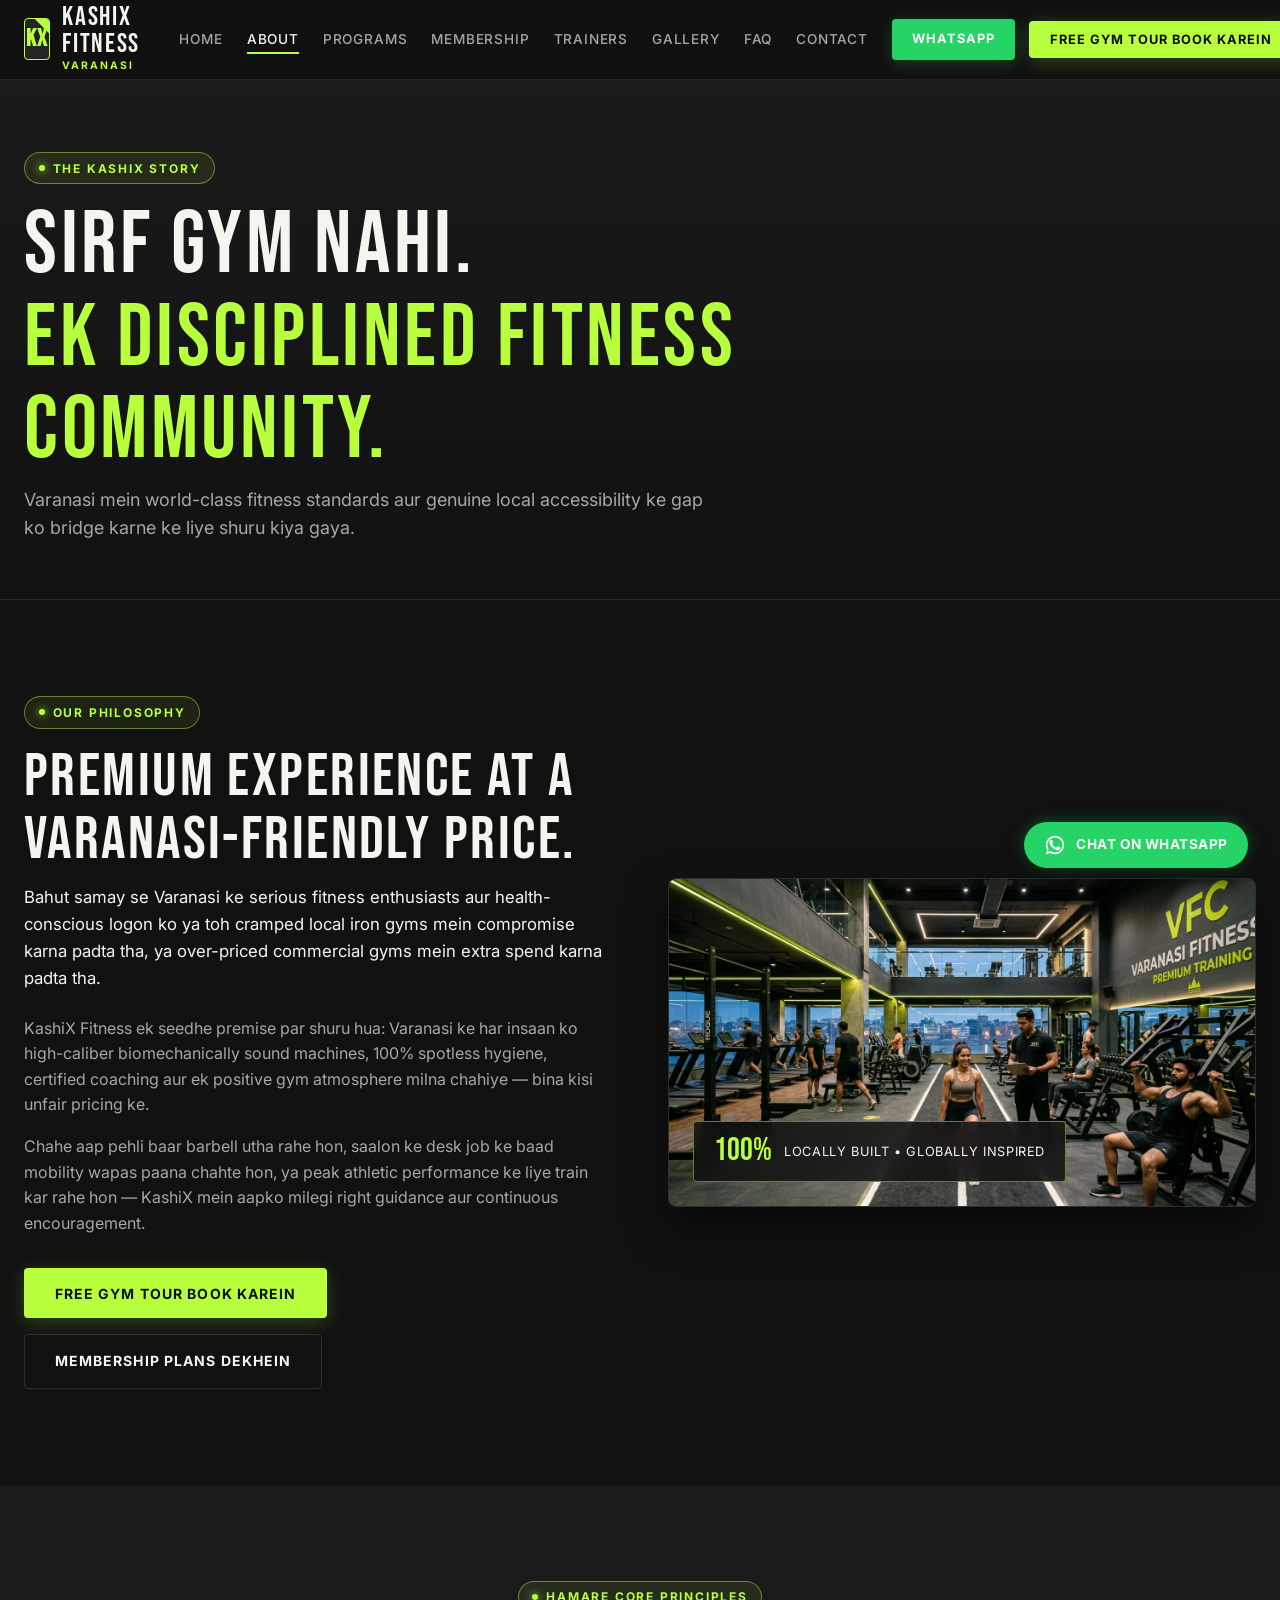
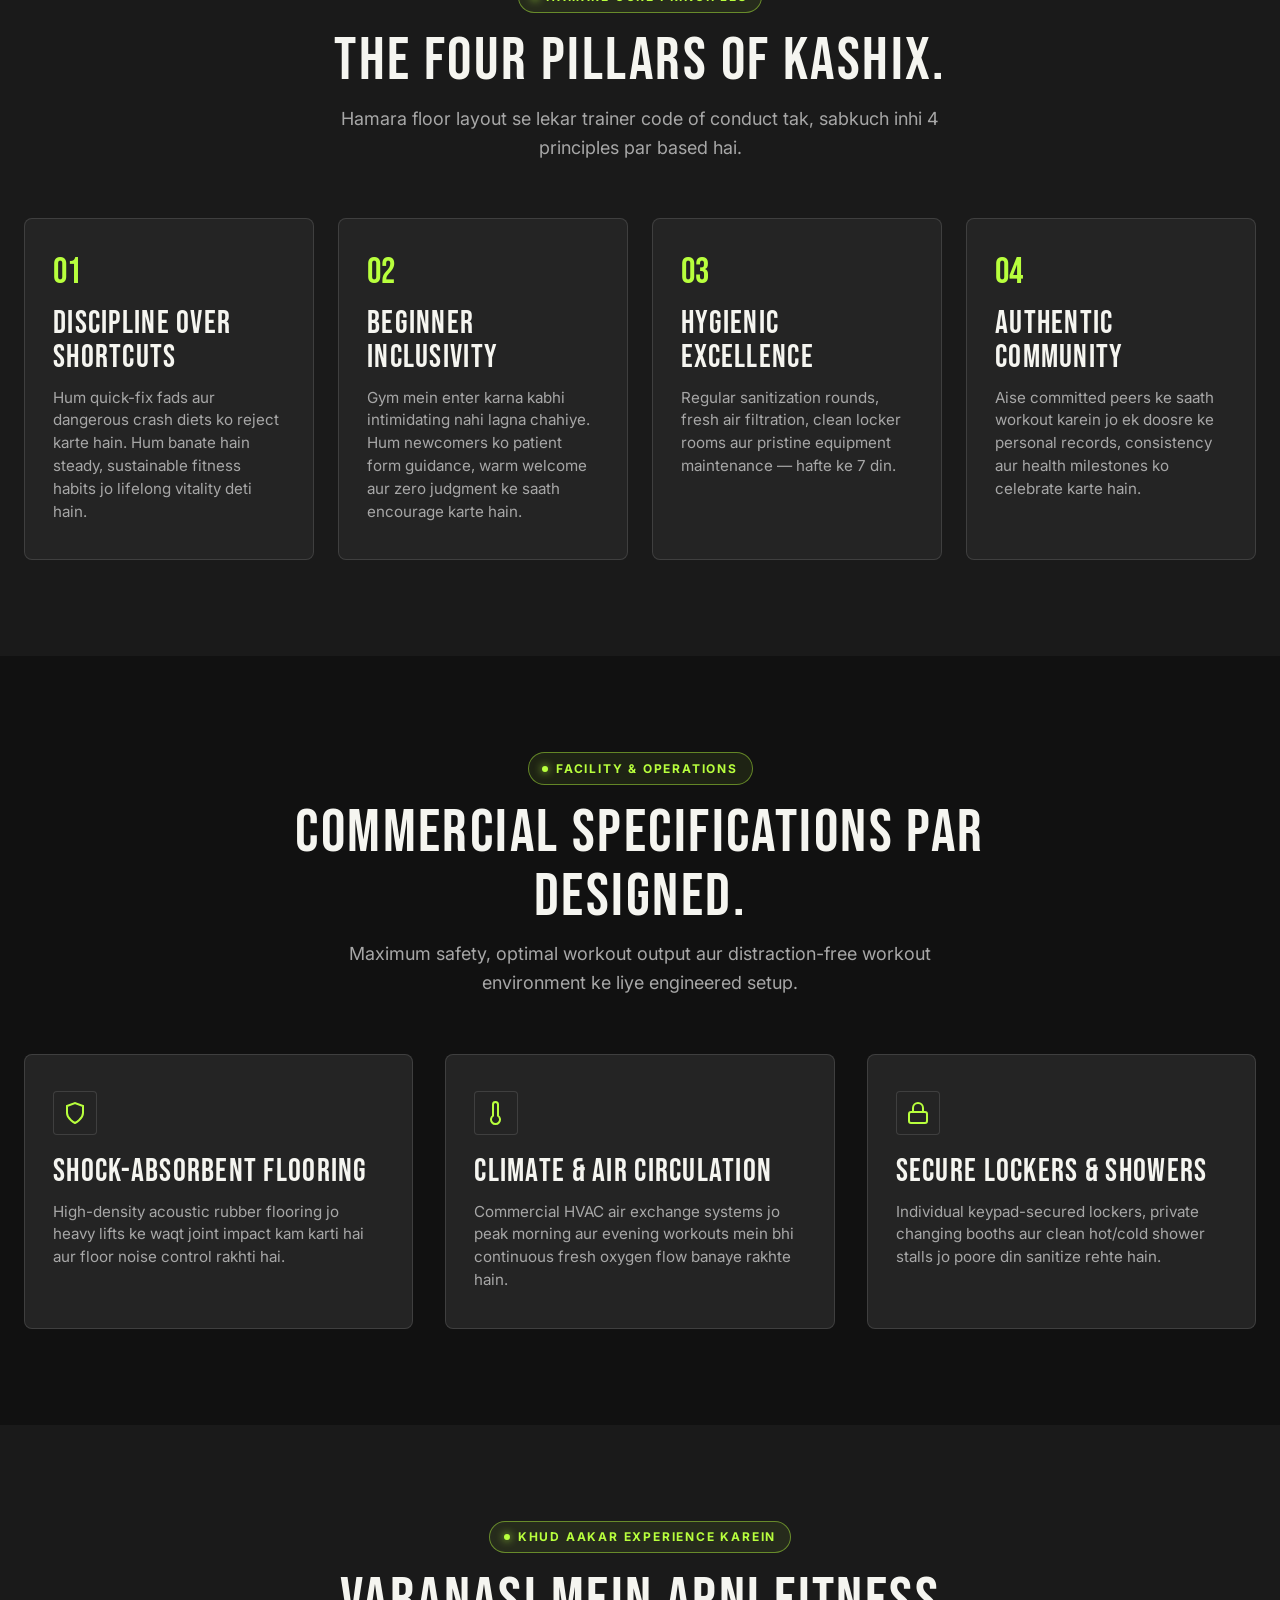
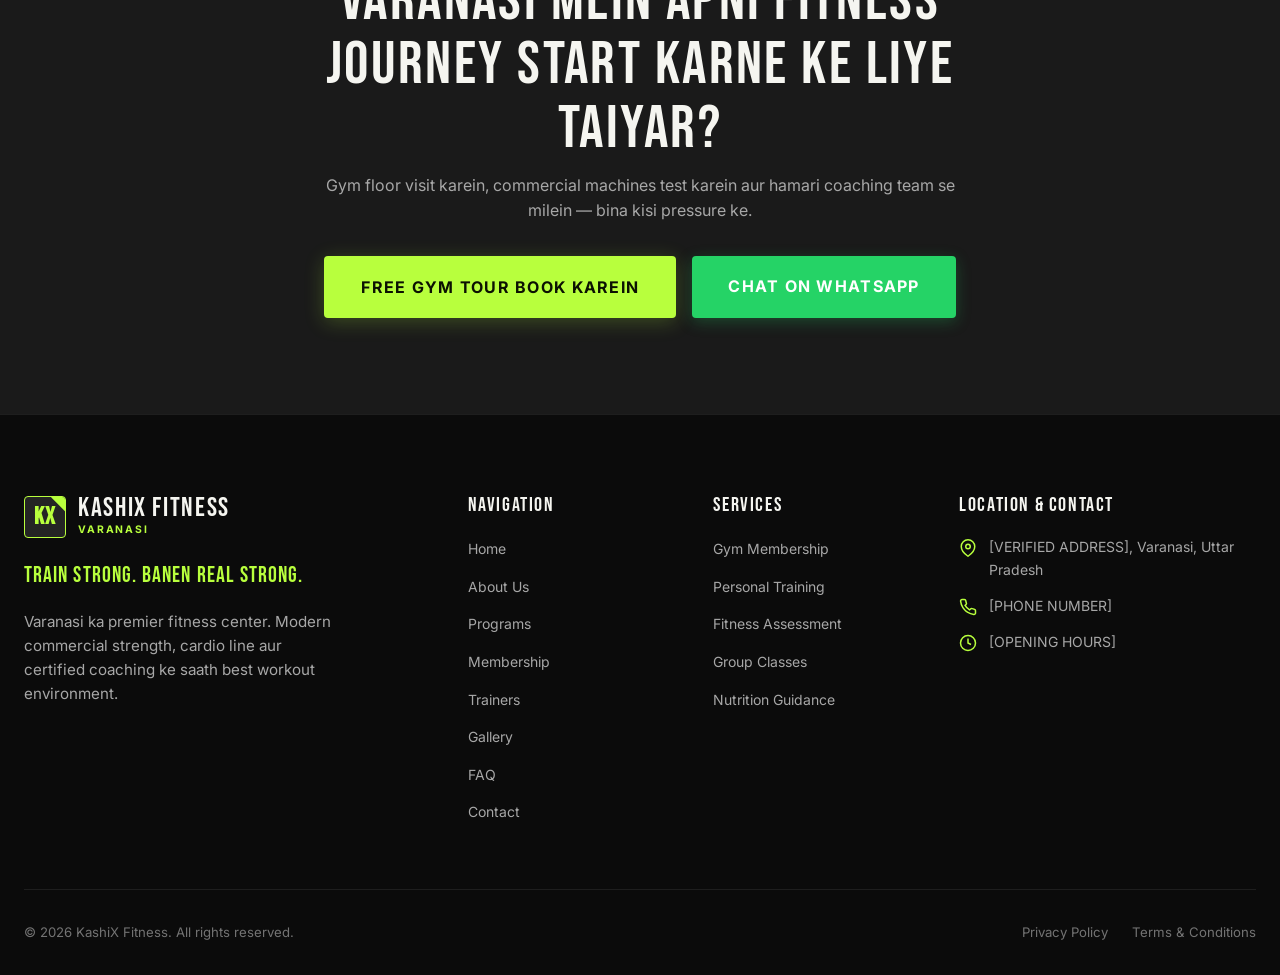
==== commit 1076eb50: "feat: convert entire website copy and forms to natural Hinglish" ====
--- a/about.html
+++ b/about.html
@@ -4,7 +4,7 @@
   <meta charset="UTF-8">
   <meta name="viewport" content="width=device-width, initial-scale=1.0">
   <title>About Us | KashiX Fitness Varanasi</title>
-  <meta name="description" content="Discover the philosophy, facility standards, and community mission behind KashiX Fitness in Varanasi. Train Strong. Live Stronger.">
+  <meta name="description" content="Jaaniye KashiX Fitness Varanasi ki philosophy, facility standards aur hamare community mission ke baare mein. Train Strong. Live Stronger.">
   <link rel="icon" href="data:image/svg+xml,<svg xmlns='http://www.w3.org/2000/svg' viewBox='0 0 100 100'><rect width='100' height='100' rx='20' fill='%23111111'/><text x='50%' y='68%' font-family='Arial Black, sans-serif' font-weight='900' font-size='50' fill='%23B8FF3D' text-anchor='middle'>KX</text></svg>">
   <link rel="stylesheet" href="css/style.css">
 </head>
@@ -33,8 +33,8 @@
         </ul>
       </nav>
       <div class="nav-actions">
-        <a href="https://wa.me/?text=Hi%20KashiX%20Fitness%2C%20I%E2%80%99m%20interested%20in%20joining%20the%20gym.%20I%20would%20like%20to%20know%20about%20memberships%20and%20book%20a%20gym%20tour." target="_blank" rel="noopener noreferrer" class="btn btn-whatsapp btn-sm btn-whatsapp-desktop">WHATSAPP</a>
-        <button type="button" class="btn btn-primary btn-sm" data-open-modal="tour">BOOK A FREE GYM TOUR</button>
+        <a href="https://wa.me/?text=Hi%20KashiX%20Fitness%2C%20mujhe%20gym%20membership%20aur%20free%20gym%20tour%20ke%20baare%20mein%20jaanna%20hai." target="_blank" rel="noopener noreferrer" class="btn btn-whatsapp btn-sm btn-whatsapp-desktop">WHATSAPP</a>
+        <button type="button" class="btn btn-primary btn-sm" data-open-modal="tour">FREE GYM TOUR BOOK KAREIN</button>
         <button class="hamburger-btn" aria-label="Toggle navigation menu">
           <svg width="24" height="24" viewBox="0 0 24 24" fill="none" stroke="currentColor" stroke-width="2"><line x1="3" y1="12" x2="21" y2="12"></line><line x1="3" y1="6" x2="21" y2="6"></line><line x1="3" y1="18" x2="21" y2="18"></line></svg>
         </button>
@@ -65,8 +65,8 @@
       </ul>
     </div>
     <div style="display: flex; flex-direction: column; gap: 0.75rem; margin-top: 2rem;">
-      <button type="button" class="btn btn-primary btn-block" data-open-modal="tour">BOOK A FREE GYM TOUR</button>
-      <a href="https://wa.me/?text=Hi%20KashiX%20Fitness%2C%20I%E2%80%99m%20interested%20in%20joining%20the%20gym." target="_blank" rel="noopener noreferrer" class="btn btn-whatsapp btn-block">CHAT ON WHATSAPP</a>
+      <button type="button" class="btn btn-primary btn-block" data-open-modal="tour">FREE GYM TOUR BOOK KAREIN</button>
+      <a href="https://wa.me/?text=Hi%20KashiX%20Fitness%2C%20mujhe%20gym%20membership%20aur%20free%20gym%20tour%20ke%20baare%20mein%20jaanna%20hai." target="_blank" rel="noopener noreferrer" class="btn btn-whatsapp btn-block">CHAT ON WHATSAPP</a>
     </div>
   </aside>
 
@@ -75,9 +75,9 @@
     <div class="container">
       <div class="inner-hero-header">
         <div class="eyebrow">The KashiX Story</div>
-        <h1>MORE THAN A GYM.<br><span class="text-lime">A DISCIPLINED COMMUNITY.</span></h1>
+        <h1>SIRF GYM NAHI.<br><span class="text-lime">EK DISCIPLINED FITNESS COMMUNITY.</span></h1>
         <p class="section-subtitle">
-          Founded in Varanasi to bridge the gap between world-class fitness standards and genuine local accessibility.
+          Varanasi mein world-class fitness standards aur genuine local accessibility ke gap ko bridge karne ke liye shuru kiya gaya.
         </p>
       </div>
     </div>
@@ -91,18 +91,18 @@
           <div class="eyebrow">Our Philosophy</div>
           <h2>PREMIUM EXPERIENCE AT A VARANASI-FRIENDLY PRICE.</h2>
           <p style="font-size: 1.05rem; color: var(--text-white); margin-bottom: 1.5rem;">
-            For too long, serious fitness enthusiasts and health-conscious beginners in Varanasi had to choose between cramped local iron gyms or over-priced commercial franchises that treat members as membership numbers.
+            Bahut samay se Varanasi ke serious fitness enthusiasts aur health-conscious logon ko ya toh cramped local iron gyms mein compromise karna padta tha, ya over-priced commercial gyms mein extra spend karna padta tha.
           </p>
           <p>
-            KashiX Fitness was conceived on a simple premise: Everyone in Varanasi deserves access to high-caliber biomechanically sound equipment, spotless hygiene, certified coaching, and an uplifting gym atmosphere — without being priced out.
+            KashiX Fitness ek seedhe premise par shuru hua: Varanasi ke har insaan ko high-caliber biomechanically sound machines, 100% spotless hygiene, certified coaching aur ek positive gym atmosphere milna chahiye — bina kisi unfair pricing ke.
           </p>
           <p>
-            Whether your goal is lifting your first barbell, recovering mobility after years at a desk, or preparing for peak athletic performance, you will find encouragement and technical precision at KashiX.
+            Chahe aap pehli baar barbell utha rahe hon, saalon ke desk job ke baad mobility wapas paana chahte hon, ya peak athletic performance ke liye train kar rahe hon — KashiX mein aapko milegi right guidance aur continuous encouragement.
           </p>
 
           <div style="margin-top: 2rem; display: flex; gap: 1rem; flex-wrap: wrap;">
-            <button type="button" class="btn btn-primary" data-open-modal="tour">BOOK A FREE GYM TOUR</button>
-            <a href="membership.html" class="btn btn-secondary">VIEW MEMBERSHIPS</a>
+            <button type="button" class="btn btn-primary" data-open-modal="tour">FREE GYM TOUR BOOK KAREIN</button>
+            <a href="membership.html" class="btn btn-secondary">MEMBERSHIP PLANS DEKHEIN</a>
           </div>
         </div>
 
@@ -121,10 +121,10 @@
   <section class="section section-charcoal">
     <div class="container">
       <div class="section-header text-center">
-        <div class="eyebrow">Our Core Principles</div>
+        <div class="eyebrow">Hamare Core Principles</div>
         <h2>THE FOUR PILLARS OF KASHIX.</h2>
         <p class="section-subtitle">
-          Everything from our floor layout to our trainer conduct is governed by these foundational commitments.
+          Hamara floor layout se lekar trainer code of conduct tak, sabkuch inhi 4 principles par based hai.
         </p>
       </div>
 
@@ -132,25 +132,25 @@
         <div class="feature-card">
           <span class="feature-number">01</span>
           <h3>DISCIPLINE OVER SHORTCUTS</h3>
-          <p>We reject quick-fix fads and dangerous crash diets. We cultivate steady, sustainable fitness habits built for lifetime vitality.</p>
+          <p>Hum quick-fix fads aur dangerous crash diets ko reject karte hain. Hum banate hain steady, sustainable fitness habits jo lifelong vitality deti hain.</p>
         </div>
 
         <div class="feature-card">
           <span class="feature-number">02</span>
           <h3>BEGINNER INCLUSIVITY</h3>
-          <p>Walking into a gym should never feel intimidating. We guide newcomers with patient form coaching, warm welcomes, and zero judgment.</p>
+          <p>Gym mein enter karna kabhi intimidating nahi lagna chahiye. Hum newcomers ko patient form guidance, warm welcome aur zero judgment ke saath encourage karte hain.</p>
         </div>
 
         <div class="feature-card">
           <span class="feature-number">03</span>
           <h3>HYGIENIC EXCELLENCE</h3>
-          <p>Continuous sanitization rounds, fresh air filtration, clean locker rooms, and pristine equipment maintenance 7 days a week.</p>
+          <p>Regular sanitization rounds, fresh air filtration, clean locker rooms aur pristine equipment maintenance — hafte ke 7 din.</p>
         </div>
 
         <div class="feature-card">
           <span class="feature-number">04</span>
           <h3>AUTHENTIC COMMUNITY</h3>
-          <p>Training alongside determined peers who celebrate each other’s personal records, consistency streaks, and health milestones.</p>
+          <p>Aise committed peers ke saath workout karein jo ek doosre ke personal records, consistency aur health milestones ko celebrate karte hain.</p>
         </div>
       </div>
     </div>
@@ -161,9 +161,9 @@
     <div class="container">
       <div class="section-header text-center">
         <div class="eyebrow">Facility &amp; Operations</div>
-        <h2>BUILT TO COMMERCIAL SPECIFICATIONS.</h2>
+        <h2>COMMERCIAL SPECIFICATIONS PAR DESIGNED.</h2>
         <p class="section-subtitle">
-          Engineered for safety, optimal kinetic output, and a distraction-free workout environment.
+          Maximum safety, optimal workout output aur distraction-free workout environment ke liye engineered setup.
         </p>
       </div>
 
@@ -173,7 +173,7 @@
             <svg width="24" height="24" viewBox="0 0 24 24" fill="none" stroke="currentColor" stroke-width="2"><path d="M12 22s8-4 8-10V5l-8-3-8 3v7c0 6 8 10 8 10z"/></svg>
           </div>
           <h3>SHOCK-ABSORBENT FLOORING</h3>
-          <p>High-density acoustic rubber flooring reduces joint impact during heavy lifts and keeps ambient noise controlled.</p>
+          <p>High-density acoustic rubber flooring jo heavy lifts ke waqt joint impact kam karti hai aur floor noise control rakhti hai.</p>
         </div>
 
         <div class="feature-card">
@@ -181,7 +181,7 @@
             <svg width="24" height="24" viewBox="0 0 24 24" fill="none" stroke="currentColor" stroke-width="2"><path d="M14 14.76V3.5a2.5 2.5 0 0 0-5 0v11.26a4.5 4.5 0 1 0 5 0z"/></svg>
           </div>
           <h3>CLIMATE &amp; AIR CIRCULATION</h3>
-          <p>Commercial HVAC air exchange systems ensure continuous fresh oxygen intake throughout peak morning and evening workouts.</p>
+          <p>Commercial HVAC air exchange systems jo peak morning aur evening workouts mein bhi continuous fresh oxygen flow banaye rakhte hain.</p>
         </div>
 
         <div class="feature-card">
@@ -189,7 +189,7 @@
             <svg width="24" height="24" viewBox="0 0 24 24" fill="none" stroke="currentColor" stroke-width="2"><rect x="3" y="11" width="18" height="11" rx="2" ry="2"/><path d="M7 11V7a5 5 0 0 1 10 0v4"/></svg>
           </div>
           <h3>SECURE LOCKERS &amp; SHOWERS</h3>
-          <p>Individual keypad-secured lockers, private changing booths, and clean hot/cold shower stalls maintained throughout the day.</p>
+          <p>Individual keypad-secured lockers, private changing booths aur clean hot/cold shower stalls jo poore din sanitize rehte hain.</p>
         </div>
       </div>
     </div>
@@ -198,18 +198,18 @@
   <!-- CTA STRIP -->
   <section class="section section-charcoal" style="text-align: center;">
     <div class="container" style="max-width: 720px;">
-      <div class="eyebrow">Experience It Yourself</div>
-      <h2>READY TO TRAIN STRONG IN VARANASI?</h2>
-      <p style="margin-bottom: 2rem;">Come walk the floor, test our commercial machines, and meet our coaching team with zero obligations.</p>
+      <div class="eyebrow">Khud Aakar Experience Karein</div>
+      <h2>VARANASI MEIN APNI FITNESS JOURNEY START KARNE KE LIYE TAIYAR?</h2>
+      <p style="margin-bottom: 2rem;">Gym floor visit karein, commercial machines test karein aur hamari coaching team se milein — bina kisi pressure ke.</p>
       <div style="display: flex; gap: 1rem; justify-content: center; flex-wrap: wrap;">
-        <button type="button" class="btn btn-primary btn-lg" data-open-modal="tour">BOOK A FREE GYM TOUR</button>
-        <a href="https://wa.me/?text=Hi%20KashiX%20Fitness%2C%20I%E2%80%99d%20like%20to%20learn%20more%20about%20the%20gym." target="_blank" rel="noopener noreferrer" class="btn btn-whatsapp btn-lg">CHAT ON WHATSAPP</a>
+        <button type="button" class="btn btn-primary btn-lg" data-open-modal="tour">FREE GYM TOUR BOOK KAREIN</button>
+        <a href="https://wa.me/?text=Hi%20KashiX%20Fitness%2C%20mujhe%20gym%20ke%20baare%20mein%20aur%20jaanna%20hai." target="_blank" rel="noopener noreferrer" class="btn btn-whatsapp btn-lg">CHAT ON WHATSAPP</a>
       </div>
     </div>
   </section>
 
   <!-- FLOATING WHATSAPP -->
-  <a href="https://wa.me/?text=Hi%20KashiX%20Fitness%2C%20I%E2%80%99m%20interested%20in%20joining%20the%20gym.%20I%20would%20like%20to%20know%20about%20memberships%20and%20book%20a%20gym%20tour." target="_blank" rel="noopener noreferrer" class="floating-whatsapp" aria-label="Chat on WhatsApp">
+  <a href="https://wa.me/?text=Hi%20KashiX%20Fitness%2C%20mujhe%20gym%20membership%20aur%20free%20gym%20tour%20ke%20baare%20mein%20jaanna%20hai." target="_blank" rel="noopener noreferrer" class="floating-whatsapp" aria-label="Chat on WhatsApp">
     <svg viewBox="0 0 24 24" fill="currentColor"><path d="M17.472 14.382c-.301-.15-1.78-.878-2.056-.979-.276-.101-.477-.15-.678.15-.201.3-.778.979-.954 1.18-.176.201-.352.226-.653.076-.301-.15-1.272-.469-2.423-1.496-.895-.798-1.5-1.784-1.676-2.085-.176-.301-.019-.464.132-.614.135-.135.301-.351.452-.527.15-.176.201-.301.301-.502.101-.201.05-.376-.025-.527-.075-.15-.678-1.632-.929-2.234-.244-.588-.492-.508-.678-.517l-.578-.01c-.201 0-.527.075-.803.376s-1.054 1.029-1.054 2.511c0 1.482 1.079 2.912 1.23 3.113.15.201 2.124 3.243 5.146 4.549.719.311 1.28.497 1.717.636.721.229 1.378.197 1.898.119.58-.088 1.78-.727 2.031-1.43.251-.703.251-1.305.176-1.43-.075-.125-.276-.201-.577-.351z"/><path d="M12 2C6.477 2 2 6.477 2 12c0 1.89.525 3.66 1.438 5.168L2 22l4.98-1.305C8.42 21.536 10.15 22 12 22c5.523 0 10-4.477 10-10S17.523 2 12 2zm0 18.2c-1.64 0-3.17-.48-4.47-1.3l-.32-.2-2.96.77.79-2.88-.21-.34A8.16 8.16 0 0 1 3.8 12c0-4.52 3.68-8.2 8.2-8.2 4.52 0 8.2 3.68 8.2 8.2 0 4.52-3.68 8.2-8.2 8.2z"/></svg>
     <span>CHAT ON WHATSAPP</span>
   </a>
@@ -221,16 +221,16 @@
         <svg width="24" height="24" viewBox="0 0 24 24" fill="none" stroke="currentColor" stroke-width="2.5"><line x1="18" y1="6" x2="6" y2="18"></line><line x1="6" y1="6" x2="18" y2="18"></line></svg>
       </button>
       <div class="eyebrow">Zero Pressure &bull; Full Access</div>
-      <h3 style="font-size: 2.2rem; margin-bottom: 0.5rem;">BOOK A FREE GYM TOUR</h3>
-      <p style="margin-bottom: 1.5rem; font-size: 0.95rem;">Experience the equipment, ambiance, and coaching standards before making any decisions.</p>
+      <h3 style="font-size: 2.2rem; margin-bottom: 0.5rem;">FREE GYM TOUR BOOK KAREIN</h3>
+      <p style="margin-bottom: 1.5rem; font-size: 0.95rem;">Gym ka mahaul, modern equipment aur coaches ko khud aakar dekhein, bina kisi sales pressure ke.</p>
       <form data-ajax-form="true">
         <div class="form-grid">
           <div class="form-group">
-            <label class="form-label">Full Name <span class="req">*</span></label>
-            <input type="text" name="fullName" class="form-control" placeholder="Your Name" required>
+            <label class="form-label">Full Name (Aapka Naam) <span class="req">*</span></label>
+            <input type="text" name="fullName" class="form-control" placeholder="Aapka Naam" required>
           </div>
           <div class="form-group">
-            <label class="form-label">Phone / WhatsApp <span class="req">*</span></label>
+            <label class="form-label">Phone / WhatsApp Number <span class="req">*</span></label>
             <input type="tel" name="phoneNumber" class="form-control" placeholder="+91" required>
           </div>
           <div class="form-group full-width">
@@ -260,14 +260,14 @@
             <div class="brand-emblem"><span class="brand-emblem-text">KX</span></div>
             <div class="brand-info"><span class="brand-title">KASHIX FITNESS</span><span class="brand-subline">VARANASI</span></div>
           </a>
-          <p style="font-family: var(--font-display); font-size: 1.35rem; color: var(--accent-lime); letter-spacing: 0.05em; margin-top: 1.25rem;">TRAIN STRONG. LIVE STRONGER.</p>
-          <p>Premium fitness experience engineered for Varanasi. Built with state-of-the-art commercial strength, cardio, and functional coaching.</p>
+          <p style="font-family: var(--font-display); font-size: 1.35rem; color: var(--accent-lime); letter-spacing: 0.05em; margin-top: 1.25rem;">TRAIN STRONG. BANEN REAL STRONG.</p>
+          <p>Varanasi ka premier fitness center. Modern commercial strength, cardio line aur certified coaching ke saath best workout environment.</p>
         </div>
         <div>
           <h4 class="footer-heading">NAVIGATION</h4>
           <ul class="footer-links">
             <li><a href="index.html">Home</a></li>
-            <li><a href="about.html">About</a></li>
+            <li><a href="about.html">About Us</a></li>
             <li><a href="programs.html">Programs</a></li>
             <li><a href="membership.html">Membership</a></li>
             <li><a href="trainers.html">Trainers</a></li>
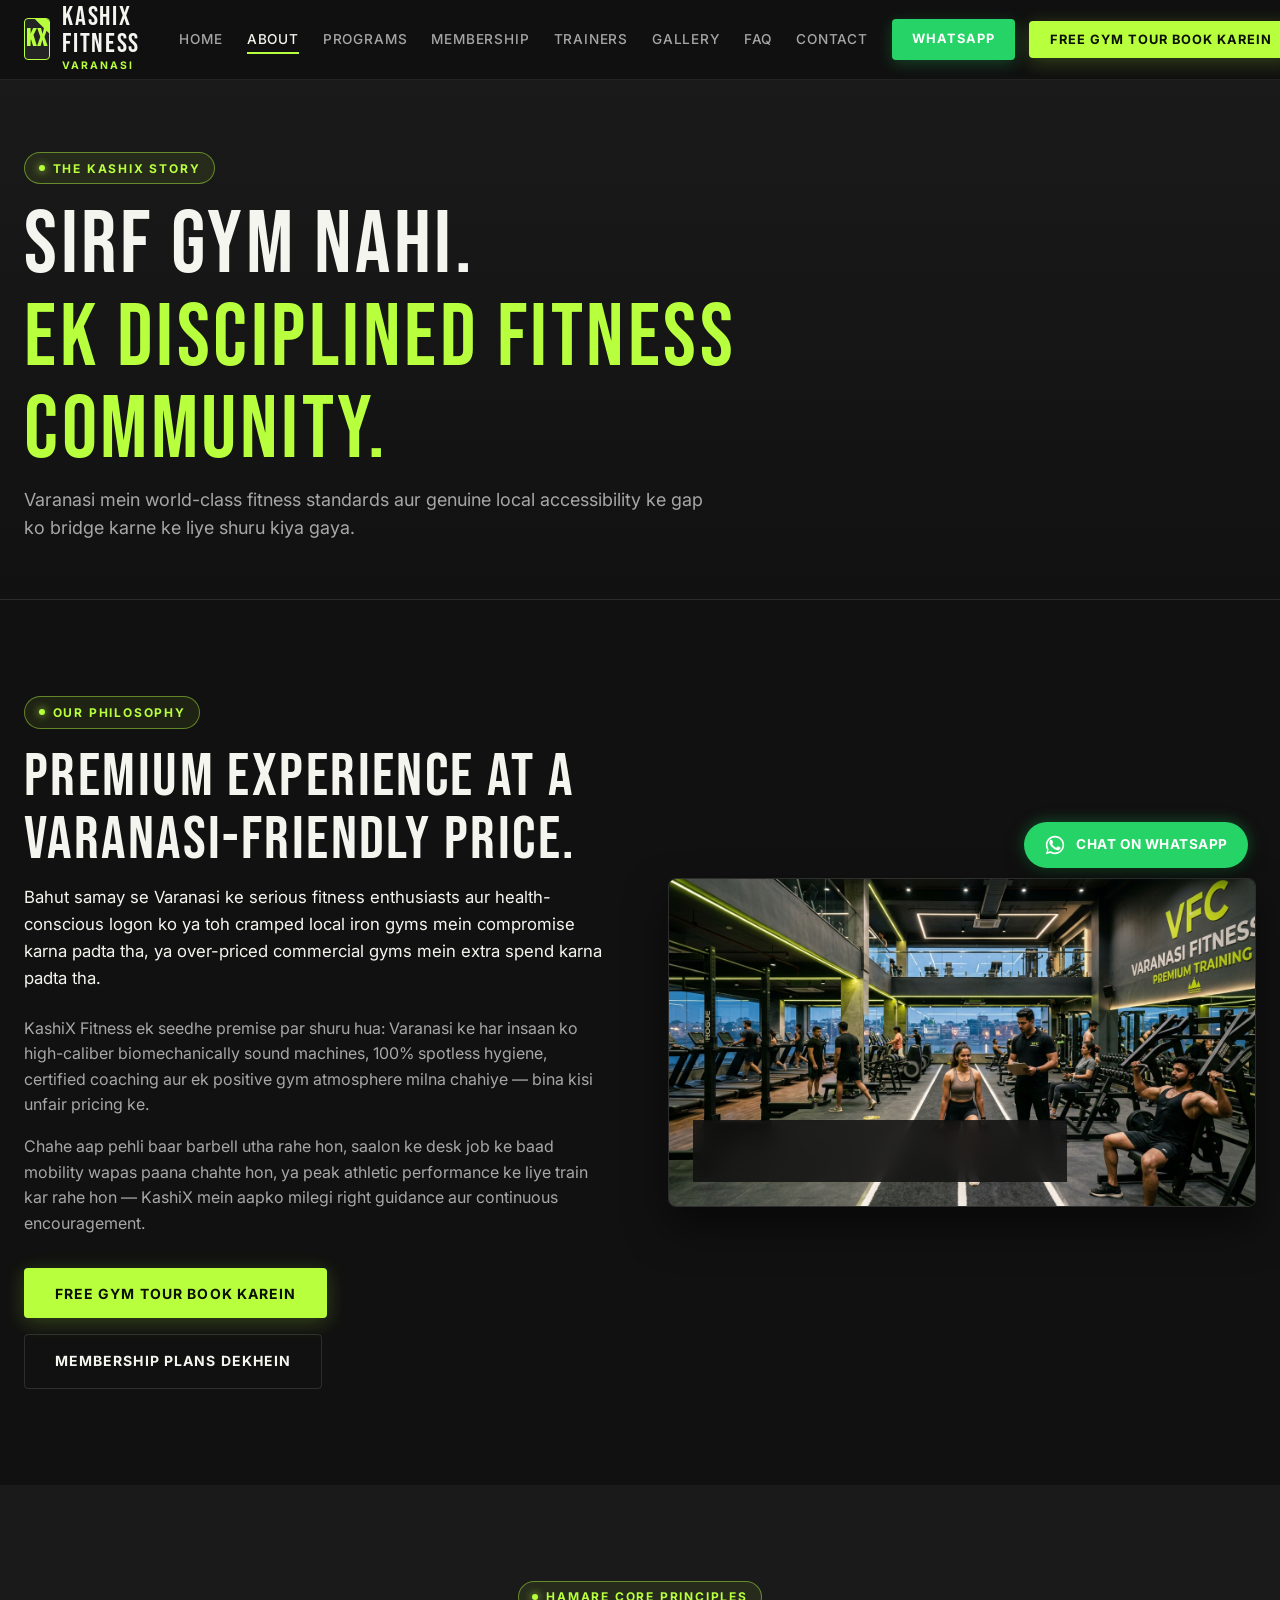
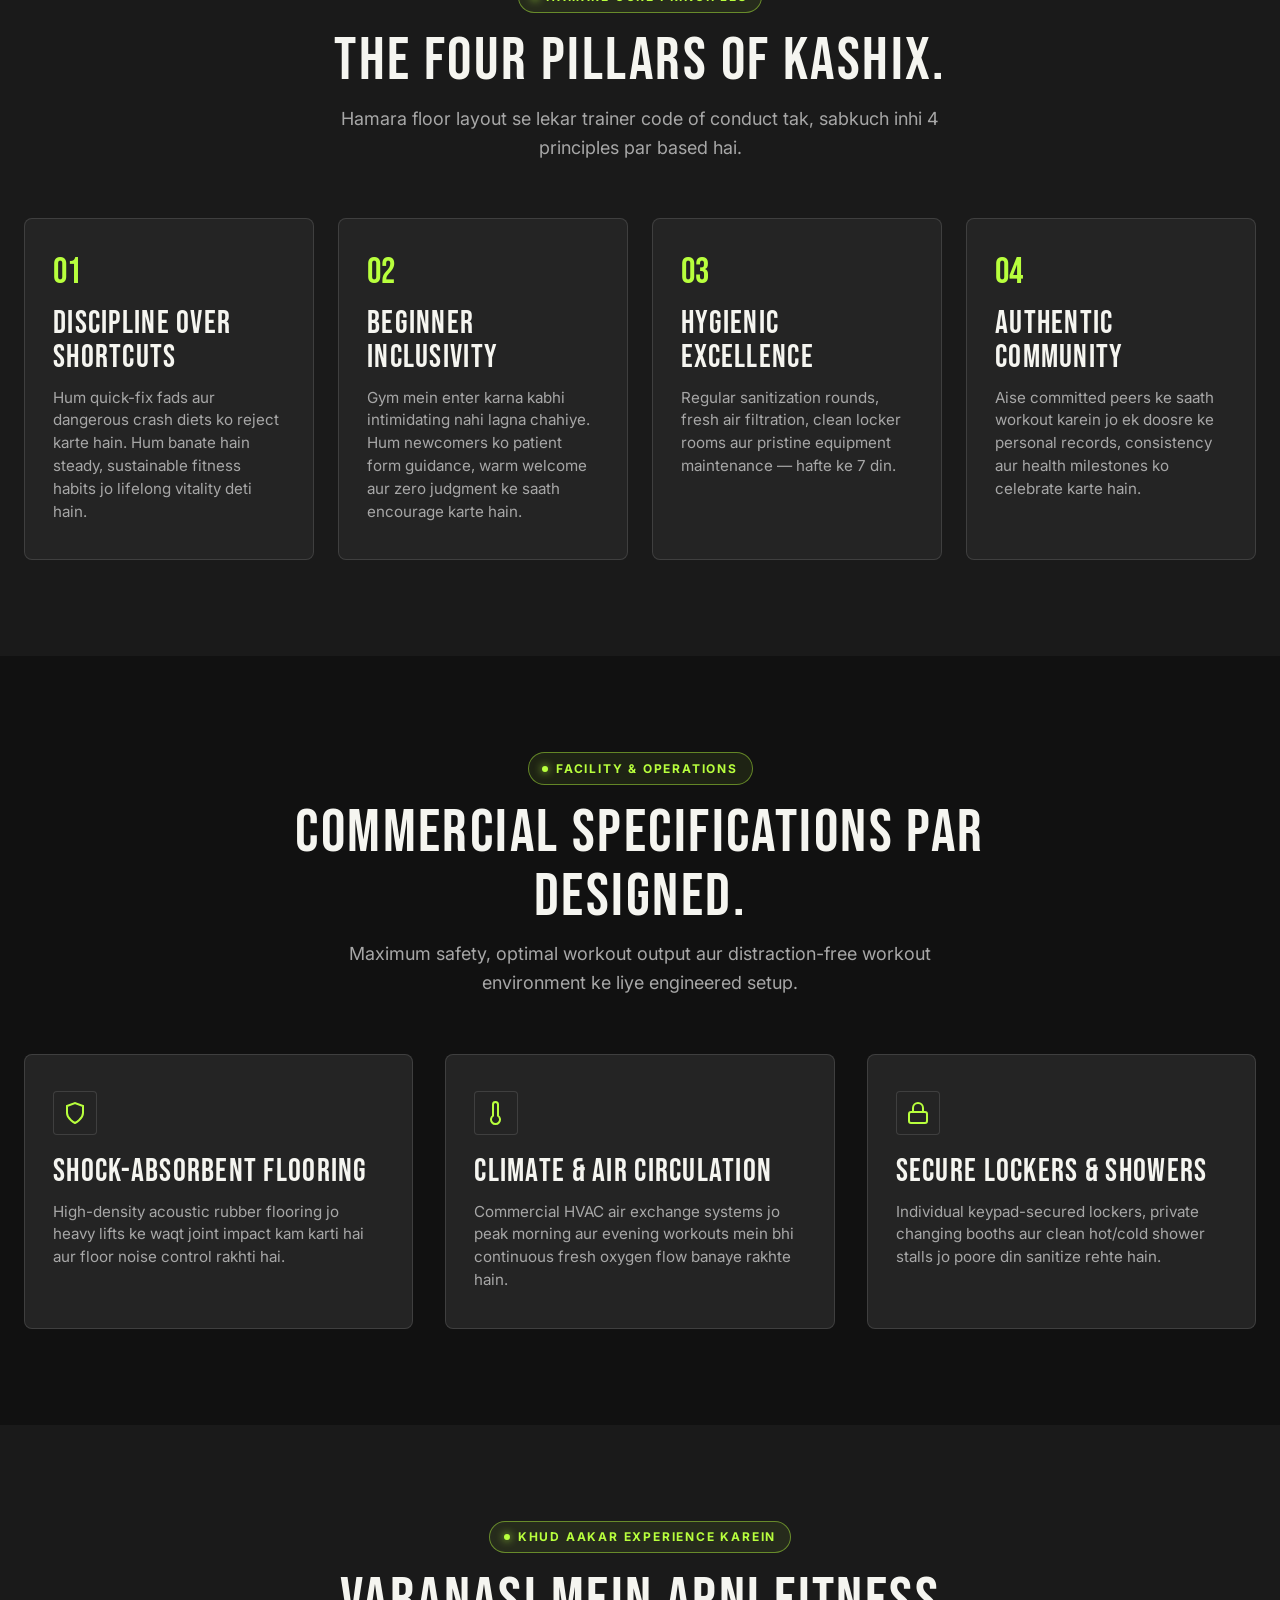
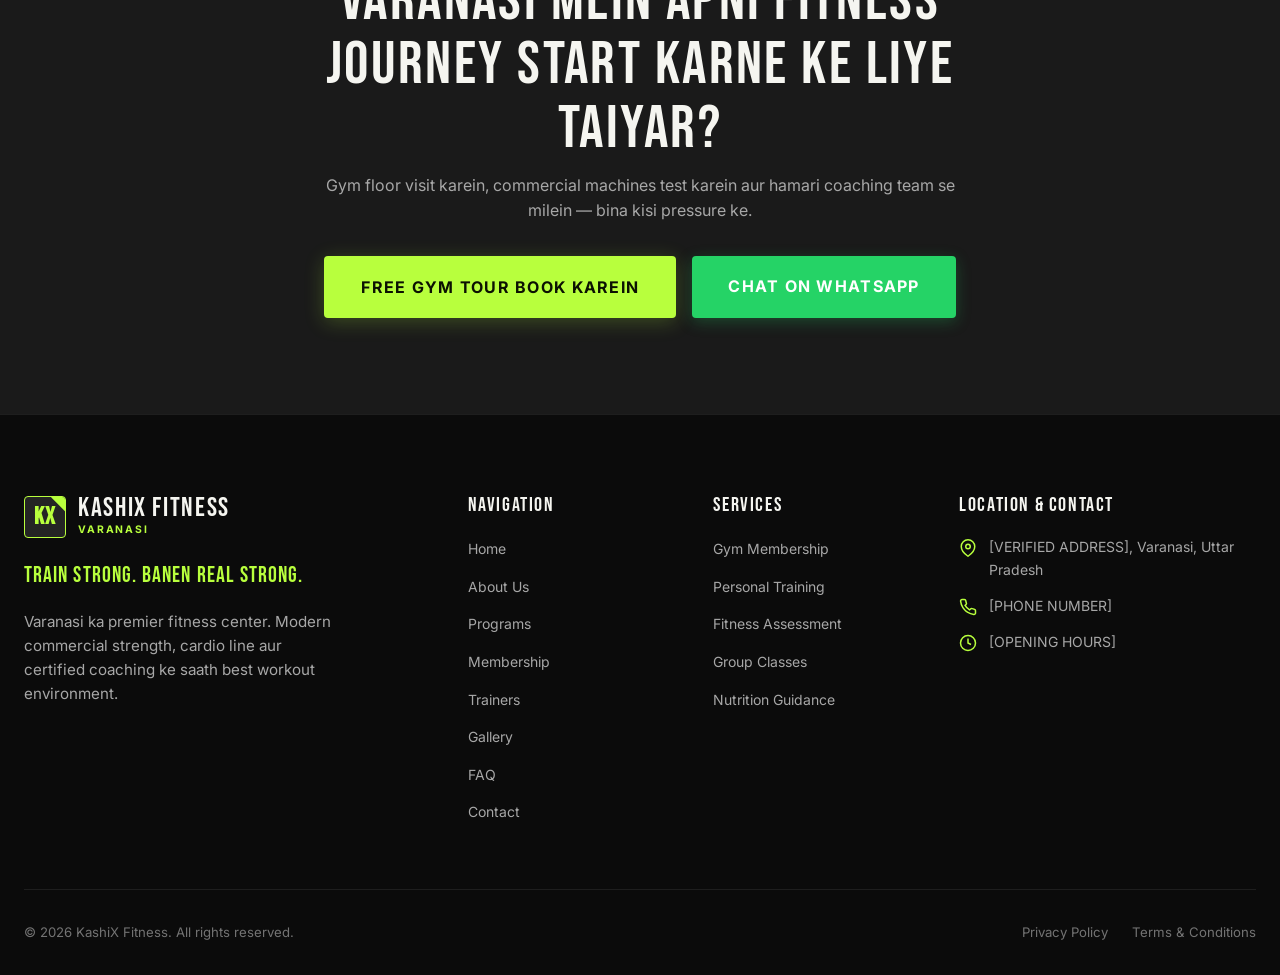
==== commit a525f1b6: "Merge branch 'main' of https://github.com/rishabhpal549-web/kashix-fitness" ====
--- a/about.html
+++ b/about.html
@@ -7,6 +7,12 @@
   <meta name="description" content="Jaaniye KashiX Fitness Varanasi ki philosophy, facility standards aur hamare community mission ke baare mein. Train Strong. Live Stronger.">
   <link rel="icon" href="data:image/svg+xml,<svg xmlns='http://www.w3.org/2000/svg' viewBox='0 0 100 100'><rect width='100' height='100' rx='20' fill='%23111111'/><text x='50%' y='68%' font-family='Arial Black, sans-serif' font-weight='900' font-size='50' fill='%23B8FF3D' text-anchor='middle'>KX</text></svg>">
   <link rel="stylesheet" href="css/style.css">
+  
+  <!-- Vercel Web Analytics -->
+  <script>
+    window.va = window.va || function () { (window.vaq = window.vaq || []).push(arguments); };
+  </script>
+  <script defer src="/_vercel/insights/script.js"></script>
 </head>
 <body>
 
